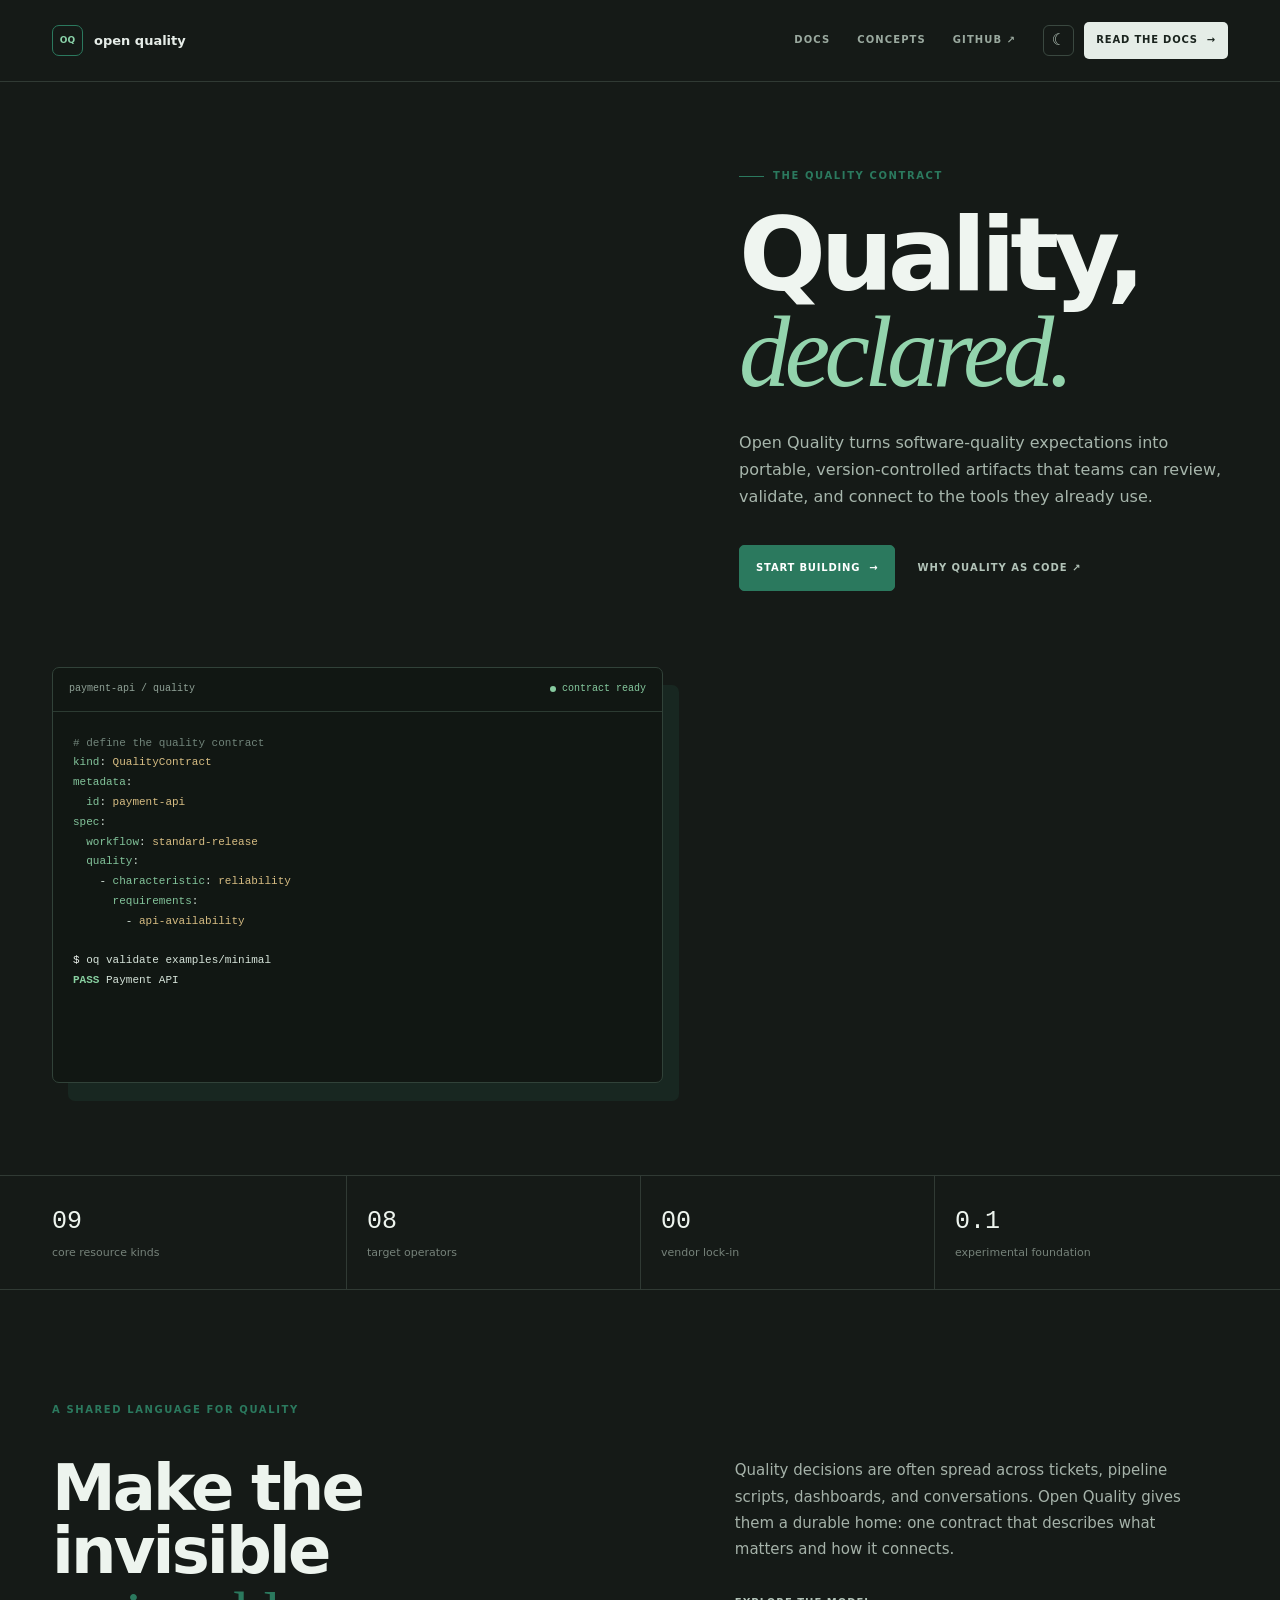
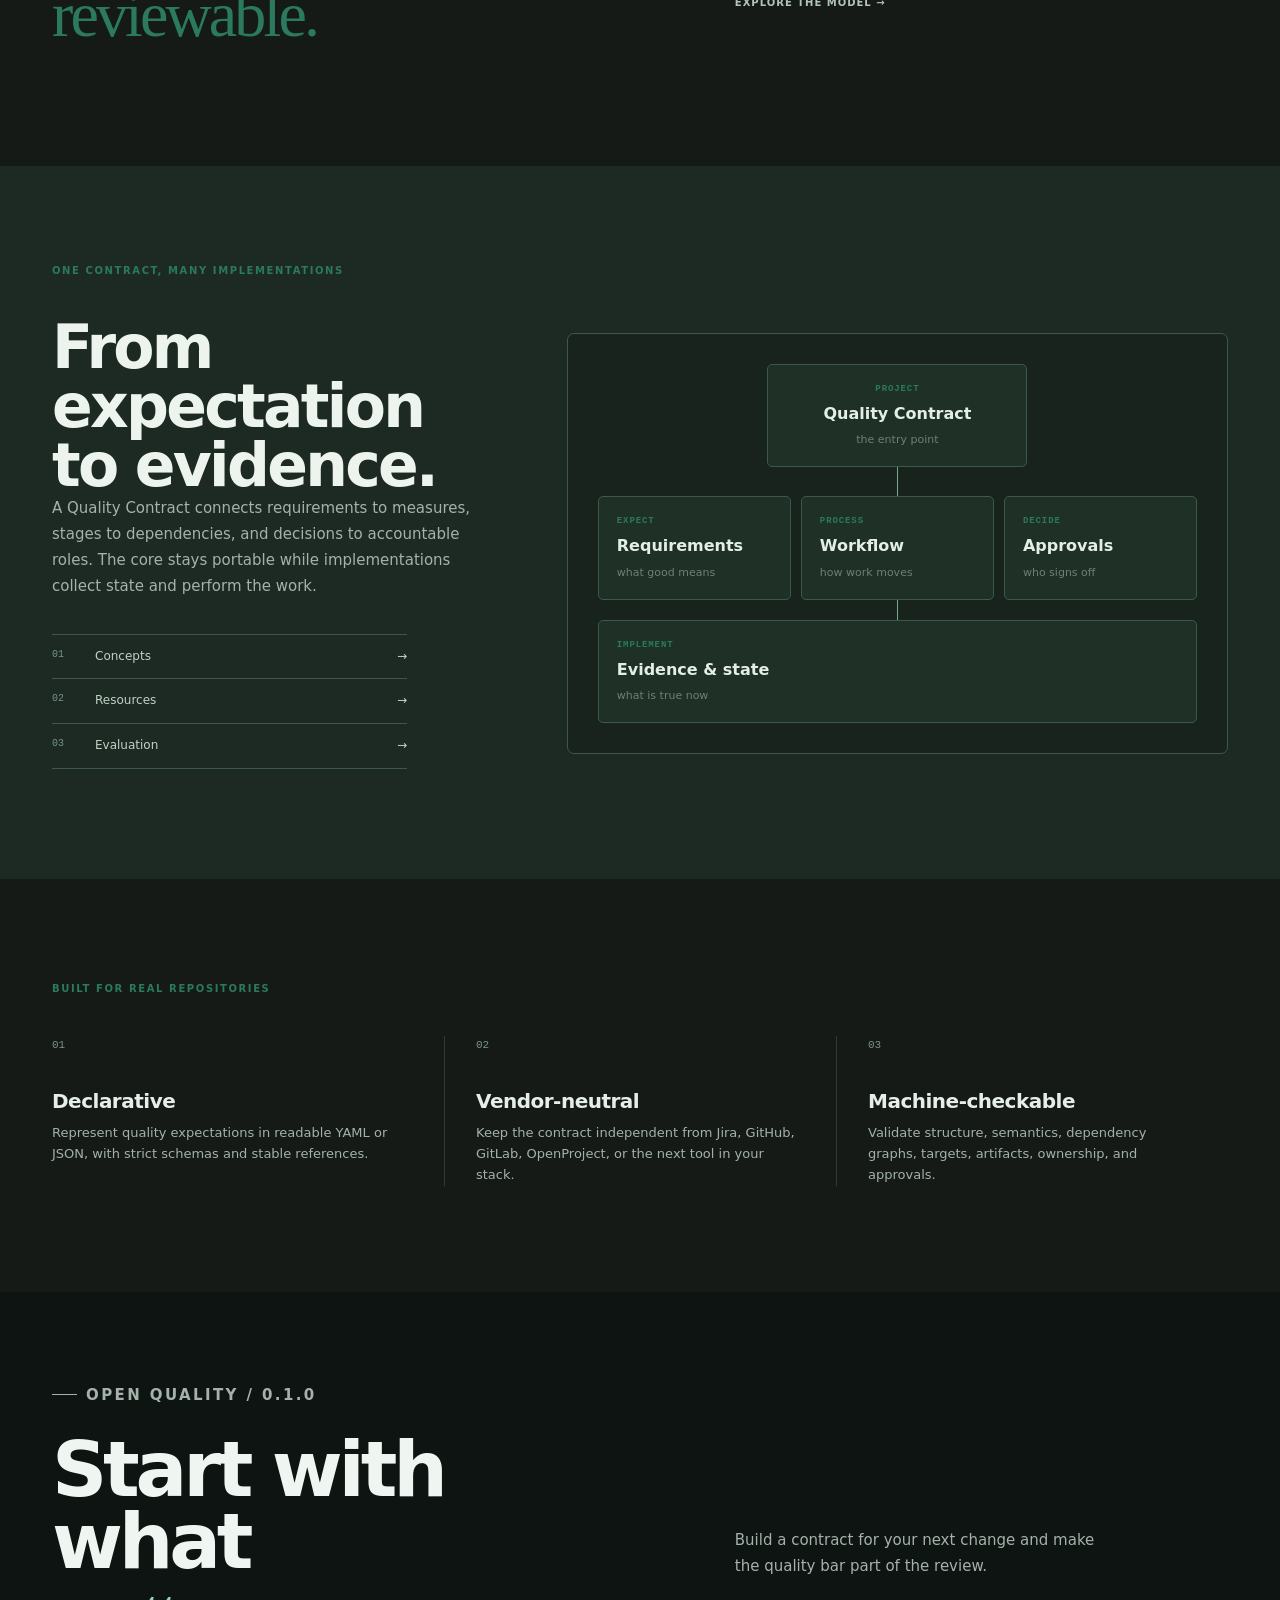
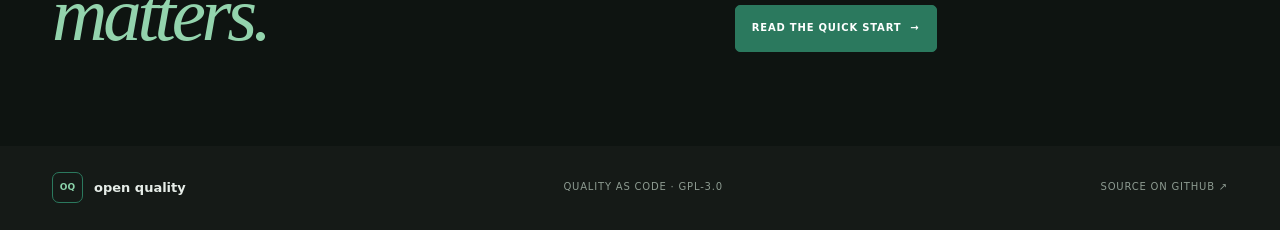
==== web/index.html @ ff4b8f3f "feat: update webpage" ====
<!doctype html>
<html lang="en">
  <head>
    <meta charset="utf-8" />
    <meta name="viewport" content="width=device-width, initial-scale=1" />
    <meta
      name="description"
      content="Open Quality is a vendor-neutral specification for Quality as Code."
    />
    <meta name="theme-color" content="#f7f8f5" />
    <link rel="icon" href="data:," />
    <link rel="canonical" href="https://duanribeiro.github.io/open-quality/" />
    <title>Open Quality documentation</title>
    <link rel="stylesheet" href="./styles.css" />
  </head>
  <body>
    <div class="site-shell">
      <aside class="sidebar" id="sidebar">
        <a class="brand" href="#/" aria-label="Open Quality home">
          <span class="brand-mark" aria-hidden="true">OQ</span>
          <span>
            <strong>Open Quality</strong>
            <small>Documentation</small>
          </span>
        </a>

        <div class="version-pill">
          <span class="status-dot"></span>
          <span>0.1.0 experimental</span>
        </div>

        <nav class="side-nav" aria-label="Documentation">
          <div class="nav-group">
            <p class="nav-label">Overview</p>
            <a href="#/docs" data-route="/docs">Introduction</a>
            <a href="#/concepts" data-route="/concepts">Concepts</a>
          </div>
          <div class="nav-group">
            <p class="nav-label">Get started</p>
            <a href="#/quick-start" data-route="/quick-start">Quick start</a>
            <a href="#/cli" data-route="/cli">CLI reference</a>
          </div>
          <div class="nav-group">
            <p class="nav-label">Model</p>
            <a href="#/resources" data-route="/resources">Resources</a>
            <a href="#/syntax" data-route="/syntax">Syntax</a>
            <a href="#/workflows" data-route="/workflows">Workflows</a>
            <a href="#/metrics" data-route="/metrics">Quality measures</a>
            <a href="#/evaluation" data-route="/evaluation">Evaluation</a>
          </div>
          <div class="nav-group">
            <p class="nav-label">Reference</p>
            <a href="#/artifacts" data-route="/artifacts">Artifacts</a>
            <a href="#/approvals" data-route="/approvals">Roles & approvals</a>
            <a href="#/providers" data-route="/providers">Providers</a>
            <a href="#/versioning" data-route="/versioning">Versioning</a>
          </div>
        </nav>

        <div class="sidebar-footer">
          <a href="https://github.com/duanribeiro/open-quality" target="_blank" rel="noreferrer">
            <span class="footer-icon" aria-hidden="true">↗</span>
            GitHub repository
          </a>
          <span>GPL-3.0 · 2026</span>
        </div>
      </aside>

      <div class="main-shell">
        <header class="topbar">
          <button class="icon-button menu-button" id="menu-button" type="button" aria-label="Open navigation">
            <span aria-hidden="true">☰</span>
          </button>
          <div class="breadcrumbs" id="breadcrumbs">
            <span>Open Quality</span>
            <span class="breadcrumb-separator">/</span>
            <strong>Introduction</strong>
          </div>
          <div class="topbar-actions">
            <button class="search-trigger" id="search-trigger" type="button">
              <span class="search-symbol" aria-hidden="true">⌕</span>
              <span>Search docs</span>
              <kbd>⌘ K</kbd>
            </button>
            <button class="icon-button" id="theme-button" type="button" aria-label="Toggle color theme">
              <span aria-hidden="true">☼</span>
            </button>
            <a class="github-link" href="https://github.com/duanribeiro/open-quality" target="_blank" rel="noreferrer">
              GitHub <span aria-hidden="true">↗</span>
            </a>
          </div>
        </header>

        <main id="app" tabindex="-1"></main>
      </div>
    </div>

    <div class="search-overlay" id="search-overlay" hidden>
      <div class="search-dialog" role="dialog" aria-modal="true" aria-labelledby="search-title">
        <div class="search-dialog-header">
          <strong id="search-title">Search documentation</strong>
          <button class="icon-button" id="search-close" type="button" aria-label="Close search">×</button>
        </div>
        <label class="search-input-wrap">
          <span class="search-symbol" aria-hidden="true">⌕</span>
          <input id="search-input" type="search" placeholder="Search concepts, resources, commands..." autocomplete="off" />
        </label>
        <div class="search-results" id="search-results"></div>
        <div class="search-dialog-footer">
          <span>Use the search to jump between pages.</span>
          <kbd>ESC</kbd>
        </div>
      </div>
    </div>

    <script src="./app.js"></script>
  </body>
</html>
---- web/styles.css ----
:root {
  --bg: #f7f8f5;
  --surface: #ffffff;
  --surface-muted: #eff2ed;
  --surface-dark: #17201d;
  --text: #18211e;
  --text-muted: #68736d;
  --text-soft: #8b958f;
  --line: #dfe5df;
  --line-strong: #cdd7cf;
  --accent: #2b795e;
  --accent-dark: #1e5d46;
  --accent-soft: #e1f0e8;
  --amber: #ba7625;
  --shadow: 0 20px 45px rgba(24, 33, 30, 0.08);
  --content-width: 1120px;
  --sidebar-width: 256px;
  color-scheme: light;
}

[data-theme="dark"] {
  --bg: #111714;
  --surface: #18201c;
  --surface-muted: #202a25;
  --surface-dark: #0b100e;
  --text: #e7eee9;
  --text-muted: #a9b6ae;
  --text-soft: #829087;
  --line: #2a3831;
  --line-strong: #3a4a40;
  --accent: #76c99d;
  --accent-dark: #9be0b9;
  --accent-soft: #203c2f;
  --amber: #e1a052;
  --shadow: 0 20px 45px rgba(0, 0, 0, 0.24);
  color-scheme: dark;
}

* {
  box-sizing: border-box;
}

html {
  scroll-behavior: smooth;
}

body {
  margin: 0;
  background: var(--bg);
  color: var(--text);
  font-family: Inter, ui-sans-serif, system-ui, -apple-system, BlinkMacSystemFont, "Segoe UI", sans-serif;
  line-height: 1.65;
  -webkit-font-smoothing: antialiased;
}

a {
  color: inherit;
  text-decoration: none;
}

button,
input {
  font: inherit;
}

button {
  color: inherit;
}

.site-shell {
  display: flex;
  min-height: 100vh;
}

.sidebar {
  position: fixed;
  z-index: 20;
  display: flex;
  flex-direction: column;
  width: var(--sidebar-width);
  height: 100vh;
  padding: 28px 18px 20px;
  border-right: 1px solid var(--line);
  background: var(--surface);
}

.brand {
  display: inline-flex;
  align-items: center;
  gap: 12px;
  padding: 2px 10px 20px;
}

.brand-mark {
  display: grid;
  width: 38px;
  height: 38px;
  place-items: center;
  border: 1px solid var(--accent);
  border-radius: 9px;
  color: var(--accent-dark);
  font-size: 11px;
  font-weight: 800;
  letter-spacing: 0;
}

.brand strong,
.brand small {
  display: block;
}

.brand strong {
  font-size: 14px;
  letter-spacing: 0;
}

.brand small {
  margin-top: 1px;
  color: var(--text-soft);
  font-size: 11px;
}

.version-pill {
  display: flex;
  align-items: center;
  gap: 8px;
  margin: 0 10px 25px;
  padding: 8px 10px;
  border: 1px solid var(--line);
  border-radius: 7px;
  color: var(--text-muted);
  font-size: 11px;
}

.status-dot {
  width: 7px;
  height: 7px;
  border-radius: 50%;
  background: var(--amber);
}

.side-nav {
  overflow-y: auto;
  padding: 0 4px;
}

.nav-group {
  margin-bottom: 23px;
}

.nav-label {
  margin: 0 10px 7px;
  color: var(--text-soft);
  font-size: 10px;
  font-weight: 750;
  letter-spacing: 0.12em;
  text-transform: uppercase;
}

.side-nav a {
  display: block;
  margin: 2px 0;
  padding: 7px 10px;
  border-radius: 6px;
  color: var(--text-muted);
  font-size: 13px;
  transition: background 150ms ease, color 150ms ease;
}

.side-nav a:hover,
.side-nav a.active {
  background: var(--accent-soft);
  color: var(--accent-dark);
}

.sidebar-footer {
  display: grid;
  gap: 12px;
  margin-top: auto;
  padding: 18px 10px 0;
  border-top: 1px solid var(--line);
  color: var(--text-soft);
  font-size: 11px;
}

.sidebar-footer a {
  display: inline-flex;
  align-items: center;
  gap: 7px;
  color: var(--text-muted);
}

.sidebar-footer a:hover {
  color: var(--accent-dark);
}

.footer-icon {
  color: var(--accent);
  font-size: 15px;
}

.main-shell {
  width: calc(100% - var(--sidebar-width));
  margin-left: var(--sidebar-width);
}

.topbar {
  position: sticky;
  top: 0;
  z-index: 10;
  display: flex;
  align-items: center;
  justify-content: space-between;
  min-height: 72px;
  padding: 0 42px;
  border-bottom: 1px solid var(--line);
  background: color-mix(in srgb, var(--bg) 92%, transparent);
  backdrop-filter: blur(12px);
}

.breadcrumbs {
  display: flex;
  align-items: center;
  gap: 10px;
  color: var(--text-soft);
  font-size: 12px;
}

.breadcrumbs strong {
  color: var(--text-muted);
  font-weight: 600;
}

.breadcrumb-separator {
  color: var(--line-strong);
}

.topbar-actions {
  display: flex;
  align-items: center;
  gap: 10px;
}

.search-trigger,
.icon-button,
.github-link {
  border: 1px solid var(--line);
  background: var(--surface);
  transition: border-color 150ms ease, color 150ms ease, background 150ms ease;
}

.search-trigger:hover,
.icon-button:hover,
.github-link:hover {
  border-color: var(--line-strong);
  color: var(--accent-dark);
}

.search-trigger {
  display: inline-flex;
  align-items: center;
  gap: 9px;
  min-width: 190px;
  padding: 7px 8px 7px 11px;
  border-radius: 7px;
  color: var(--text-soft);
  font-size: 12px;
  text-align: left;
}

.search-symbol {
  color: var(--text-muted);
  font-size: 19px;
  line-height: 1;
}

kbd {
  margin-left: auto;
  padding: 2px 5px;
  border: 1px solid var(--line);
  border-radius: 4px;
  color: var(--text-soft);
  font-family: inherit;
  font-size: 10px;
  line-height: 1.3;
}

.icon-button {
  display: inline-grid;
  width: 34px;
  height: 34px;
  padding: 0;
  place-items: center;
  border-radius: 7px;
  cursor: pointer;
  font-size: 17px;
}

.menu-button {
  display: none;
}

.github-link {
  display: inline-flex;
  align-items: center;
  gap: 5px;
  padding: 7px 10px;
  border-radius: 7px;
  color: var(--text-muted);
  font-size: 12px;
}

#app {
  max-width: var(--content-width);
  margin: 0 auto;
  padding: 76px 56px 110px;
  outline: none;
}

.hero {
  max-width: 810px;
  padding-bottom: 70px;
}

.eyebrow {
  display: inline-flex;
  align-items: center;
  gap: 8px;
  margin: 0 0 19px;
  color: var(--accent-dark);
  font-size: 11px;
  font-weight: 750;
  letter-spacing: 0.14em;
  text-transform: uppercase;
}

.eyebrow::before {
  width: 22px;
  height: 1px;
  background: var(--accent);
  content: "";
}

h1,
h2,
h3 {
  margin: 0;
  letter-spacing: -0.025em;
  line-height: 1.15;
}

h1 {
  max-width: 740px;
  font-size: clamp(42px, 6vw, 76px);
  font-weight: 720;
}

h2 {
  margin-top: 66px;
  font-size: 28px;
}

h3 {
  font-size: 17px;
}

.hero p {
  max-width: 690px;
  margin: 24px 0 0;
  color: var(--text-muted);
  font-size: 18px;
  line-height: 1.7;
}

.hero-actions {
  display: flex;
  flex-wrap: wrap;
  gap: 10px;
  margin-top: 30px;
}

.button {
  display: inline-flex;
  align-items: center;
  gap: 8px;
  padding: 10px 14px;
  border: 1px solid var(--line-strong);
  border-radius: 7px;
  font-size: 13px;
  font-weight: 650;
}

.button.primary {
  border-color: var(--accent);
  background: var(--accent);
  color: #fff;
}

.button.primary:hover {
  border-color: var(--accent-dark);
  background: var(--accent-dark);
}

.button.secondary:hover {
  border-color: var(--accent);
  color: var(--accent-dark);
}

.section-intro {
  max-width: 700px;
  margin: 16px 0 26px;
  color: var(--text-muted);
}

.feature-grid {
  display: grid;
  grid-template-columns: repeat(3, 1fr);
  gap: 12px;
}

.feature-card {
  min-height: 188px;
  padding: 20px;
  border: 1px solid var(--line);
  border-radius: 8px;
  background: var(--surface);
}

.feature-card:hover {
  border-color: var(--line-strong);
  box-shadow: var(--shadow);
}

.feature-icon {
  display: grid;
  width: 30px;
  height: 30px;
  margin-bottom: 28px;
  place-items: center;
  border-radius: 6px;
  background: var(--accent-soft);
  color: var(--accent-dark);
  font-size: 14px;
  font-weight: 800;
}

.feature-card p {
  margin: 8px 0 0;
  color: var(--text-muted);
  font-size: 13px;
  line-height: 1.55;
}

.split-section {
  display: grid;
  grid-template-columns: 0.9fr 1.1fr;
  gap: 34px;
  align-items: start;
  margin-top: 70px;
}

.split-section h2 {
  margin-top: 0;
}

.code-panel {
  overflow: hidden;
  border: 1px solid #2e473a;
  border-radius: 8px;
  background: var(--surface-dark);
  box-shadow: var(--shadow);
}

.code-panel-header {
  display: flex;
  align-items: center;
  justify-content: space-between;
  padding: 11px 15px;
  border-bottom: 1px solid #2e473a;
  color: #9aafa2;
  font-size: 11px;
}

.code-dots {
  display: flex;
  gap: 5px;
}

.code-dots span {
  width: 6px;
  height: 6px;
  border-radius: 50%;
  background: #789182;
}

pre {
  overflow-x: auto;
  margin: 0;
  padding: 21px;
  color: #d6e8dc;
  font-family: "SFMono-Regular", Consolas, "Liberation Mono", monospace;
  font-size: 12px;
  line-height: 1.75;
}

pre::selection,
pre ::selection {
  background: rgba(155, 224, 185, 0.35);
  color: #0b100e;
}

.token-key {
  color: #87c6a1;
}

.token-string {
  color: #dbbd83;
}

.token-muted {
  color: #86a091;
}

.page {
  max-width: 800px;
}

.page-header {
  margin-bottom: 43px;
}

.page-header h1 {
  font-size: clamp(38px, 5vw, 58px);
}

.page-header p {
  max-width: 700px;
  margin: 18px 0 0;
  color: var(--text-muted);
  font-size: 17px;
}

.prose {
  color: var(--text-muted);
  font-size: 15px;
}

.prose h2 {
  color: var(--text);
}

.prose h3 {
  margin-top: 37px;
  color: var(--text);
}

.prose p {
  margin: 15px 0;
}

.prose ul,
.prose ol {
  padding-left: 22px;
}

.prose li {
  margin: 7px 0;
}

.prose strong {
  color: var(--text);
}

.prose code,
.inline-code {
  padding: 2px 5px;
  border: 1px solid var(--line);
  border-radius: 4px;
  background: var(--surface-muted);
  color: var(--accent-dark);
  font-family: "SFMono-Regular", Consolas, monospace;
  font-size: 0.88em;
}

.prose pre {
  margin: 22px 0;
  border-radius: 7px;
  background: var(--surface-dark);
}

.prose pre code {
  display: block;
  padding: 0;
  border: 0;
  border-radius: 0;
  background: transparent;
  color: inherit;
  font-family: inherit;
  font-size: inherit;
}

.callout {
  margin: 24px 0;
  padding: 15px 17px;
  border-left: 3px solid var(--accent);
  background: var(--accent-soft);
  color: var(--text-muted);
  font-size: 14px;
}

.callout strong {
  color: var(--accent-dark);
}

.resource-table {
  width: 100%;
  margin: 24px 0;
  border-collapse: collapse;
  font-size: 13px;
}

.resource-table th,
.resource-table td {
  padding: 12px 13px;
  border-bottom: 1px solid var(--line);
  text-align: left;
  vertical-align: top;
}

.resource-table th {
  color: var(--text);
  font-size: 11px;
  letter-spacing: 0.08em;
  text-transform: uppercase;
}

.resource-table td:first-child {
  width: 31%;
  color: var(--accent-dark);
  font-family: "SFMono-Regular", Consolas, monospace;
  font-size: 12px;
}

.link-list {
  display: grid;
  grid-template-columns: repeat(2, 1fr);
  gap: 9px;
  margin-top: 25px;
}

.link-list a {
  display: flex;
  justify-content: space-between;
  padding: 13px 14px;
  border: 1px solid var(--line);
  border-radius: 7px;
  background: var(--surface);
  color: var(--text-muted);
  font-size: 13px;
}

.link-list a:hover {
  border-color: var(--accent);
  color: var(--accent-dark);
}

.search-overlay {
  position: fixed;
  z-index: 50;
  inset: 0;
  display: grid;
  place-items: start center;
  padding-top: 15vh;
  background: rgba(14, 21, 17, 0.38);
}

.search-overlay[hidden] {
  display: none;
}

.search-dialog {
  width: min(620px, calc(100vw - 32px));
  overflow: hidden;
  border: 1px solid var(--line-strong);
  border-radius: 9px;
  background: var(--surface);
  box-shadow: 0 30px 80px rgba(0, 0, 0, 0.2);
}

.search-dialog-header,
.search-dialog-footer {
  display: flex;
  align-items: center;
  justify-content: space-between;
  padding: 13px 15px;
  color: var(--text-muted);
  font-size: 12px;
}

.search-dialog-header {
  border-bottom: 1px solid var(--line);
}

.search-input-wrap {
  display: flex;
  align-items: center;
  gap: 9px;
  padding: 13px 16px;
  border-bottom: 1px solid var(--line);
}

.search-input-wrap input {
  width: 100%;
  border: 0;
  outline: 0;
  background: transparent;
  color: var(--text);
  font-size: 15px;
}

.search-results {
  max-height: 340px;
  overflow-y: auto;
  padding: 8px;
}

.search-result {
  display: block;
  padding: 11px 12px;
  border-radius: 6px;
}

.search-result:hover {
  background: var(--surface-muted);
}

.search-result strong,
.search-result span {
  display: block;
}

.search-result strong {
  color: var(--text);
  font-size: 13px;
}

.search-result span {
  margin-top: 2px;
  color: var(--text-soft);
  font-size: 11px;
}

.empty-search {
  padding: 24px 12px;
  color: var(--text-soft);
  font-size: 13px;
  text-align: center;
}

body.is-landing {
  background: #eef1ec;
  color: #19221e;
}

body.is-landing[data-theme="dark"] {
  background: #151a17;
  color: #e6ede8;
}

.is-landing .sidebar,
.is-landing .topbar {
  display: none;
}

.is-landing .main-shell {
  width: 100%;
  margin-left: 0;
}

.is-landing #app {
  max-width: none;
  padding: 0;
}

.landing-page {
  overflow: hidden;
  background: #eef1ec;
}

[data-theme="dark"] .landing-page {
  background: #151a17;
}

.landing-nav,
.landing-hero,
.landing-stats,
.landing-intro,
.landing-contract,
.landing-features,
.landing-cta,
.landing-footer {
  max-width: 1320px;
  margin: 0 auto;
  padding-right: 52px;
  padding-left: 52px;
}

.landing-nav {
  display: flex;
  align-items: center;
  min-height: 82px;
  border-bottom: 1px solid #d8ded8;
}

[data-theme="dark"] .landing-nav {
  border-color: #303a34;
}

.landing-brand {
  display: inline-flex;
  align-items: center;
  gap: 11px;
  color: #1c2a23;
  font-size: 13px;
  font-weight: 750;
  letter-spacing: 0;
}

[data-theme="dark"] .landing-brand {
  color: #e6ede8;
}

.landing-brand-mark {
  display: grid;
  width: 31px;
  height: 31px;
  place-items: center;
  border: 1px solid #2b795e;
  border-radius: 7px;
  color: #2b795e;
  font-size: 9px;
  font-weight: 900;
}

[data-theme="dark"] .landing-brand-mark {
  color: #8bd3aa;
}

.landing-nav-links {
  display: flex;
  align-items: center;
  gap: 27px;
  margin-left: auto;
  color: #69766e;
  font-size: 10px;
  font-weight: 750;
  letter-spacing: 0.11em;
}

.landing-nav-links a:hover,
.landing-text-link:hover,
.landing-footer a:hover {
  color: #2b795e;
}

[data-theme="dark"] .landing-nav-links {
  color: #9aa99f;
}

.landing-nav-actions {
  display: flex;
  align-items: center;
  gap: 10px;
  margin-left: 27px;
}

.landing-mode,
.landing-menu {
  display: inline-grid;
  width: 31px;
  height: 31px;
  padding: 0;
  place-items: center;
  border: 1px solid #d3dbd4;
  border-radius: 6px;
  background: transparent;
  color: #526158;
  cursor: pointer;
}

[data-theme="dark"] .landing-mode,
[data-theme="dark"] .landing-menu {
  border-color: #3a4840;
  color: #b2c3b8;
}

.landing-menu {
  display: none;
}

.landing-nav-cta,
.landing-button {
  display: inline-flex;
  align-items: center;
  gap: 9px;
  border-radius: 5px;
  font-size: 10px;
  font-weight: 800;
  letter-spacing: 0.08em;
}

.landing-nav-cta {
  padding: 10px 12px;
  background: #1d2822;
  color: #f5f7f4;
}

.landing-nav-cta:hover {
  background: #2b795e;
}

[data-theme="dark"] .landing-nav-cta {
  background: #e5ede7;
  color: #1a241e;
}

.landing-hero {
  display: grid;
  grid-template-columns: minmax(0, 1fr) minmax(370px, 0.8fr);
  gap: 76px;
  align-items: center;
  min-height: 660px;
  padding-top: 86px;
  padding-bottom: 92px;
}

.landing-eyebrow,
.landing-section-kicker {
  display: flex;
  align-items: center;
  gap: 9px;
  margin: 0 0 22px;
  color: #2b795e;
  font-size: 10px;
  font-weight: 800;
  letter-spacing: 0.16em;
  text-transform: uppercase;
}

.landing-eyebrow span {
  display: inline-block;
  width: 25px;
  height: 1px;
  background: currentColor;
}

.landing-hero h1,
.landing-cta h2 {
  max-width: 670px;
  margin: 0;
  color: #1c2821;
  font-size: clamp(52px, 8vw, 108px);
  font-weight: 760;
  letter-spacing: -0.055em;
  line-height: 0.94;
}

[data-theme="dark"] .landing-hero h1,
[data-theme="dark"] .landing-cta h2 {
  color: #eff5f0;
}

.landing-hero h1 em,
.landing-cta h2 em {
  color: #2b795e;
  font-family: Georgia, "Times New Roman", serif;
  font-weight: 400;
}

[data-theme="dark"] .landing-hero h1 em,
[data-theme="dark"] .landing-cta h2 em {
  color: #93d4ad;
}

.landing-lede {
  max-width: 570px;
  margin: 29px 0 0;
  color: #65736a;
  font-size: 16px;
  line-height: 1.7;
}

[data-theme="dark"] .landing-lede {
  color: #a7b6ac;
}

.landing-hero-actions {
  display: flex;
  flex-wrap: wrap;
  align-items: center;
  gap: 22px;
  margin-top: 34px;
}

.landing-button {
  padding: 14px 16px;
}

.landing-button-primary {
  border: 1px solid #2b795e;
  background: #2b795e;
  color: #fff;
}

.landing-button-primary:hover {
  border-color: #1e5d46;
  background: #1e5d46;
}

.landing-text-link {
  color: #526158;
  font-size: 10px;
  font-weight: 800;
  letter-spacing: 0.1em;
}

[data-theme="dark"] .landing-text-link {
  color: #b2c3b8;
}

.landing-hero-terminal {
  position: relative;
  overflow: hidden;
  border: 1px solid #314239;
  border-radius: 7px;
  background: #111713;
  box-shadow: 16px 18px 0 rgba(43, 121, 94, 0.14);
}

.landing-terminal-top {
  display: flex;
  align-items: center;
  justify-content: space-between;
  padding: 13px 16px;
  border-bottom: 1px solid #2c3b32;
  color: #91a398;
  font-family: "SFMono-Regular", Consolas, monospace;
  font-size: 10px;
}

.landing-terminal-status {
  display: inline-flex;
  align-items: center;
  gap: 6px;
  color: #86ca9f;
}

.landing-terminal-status i {
  width: 6px;
  height: 6px;
  border-radius: 50%;
  background: #86ca9f;
}

.landing-hero-terminal pre {
  min-height: 370px;
  padding: 22px 20px 25px;
  color: #d6e4da;
  font-size: 11px;
  line-height: 1.8;
}

.terminal-comment {
  color: #71847a;
}

.terminal-key {
  color: #83c49b;
}

.terminal-value {
  color: #d7bd83;
}

.terminal-prompt {
  color: #eef4ef;
}

.terminal-success {
  color: #88d0a0;
  font-weight: 800;
}

.landing-stats {
  display: grid;
  grid-template-columns: repeat(4, 1fr);
  border-top: 1px solid #d3dbd4;
  border-bottom: 1px solid #d3dbd4;
}

[data-theme="dark"] .landing-stats {
  border-color: #303a34;
}

.landing-stats div {
  display: grid;
  gap: 2px;
  padding: 25px 20px 27px 0;
}

.landing-stats div + div {
  padding-left: 20px;
  border-left: 1px solid #d3dbd4;
}

[data-theme="dark"] .landing-stats div + div {
  border-color: #303a34;
}

.landing-stats strong {
  color: #1c2821;
  font-family: "SFMono-Regular", Consolas, monospace;
  font-size: 25px;
  font-weight: 500;
  letter-spacing: 0;
}

[data-theme="dark"] .landing-stats strong {
  color: #edf4ee;
}

.landing-stats span {
  color: #76827a;
  font-size: 11px;
}

.landing-intro {
  padding-top: 112px;
  padding-bottom: 119px;
}

.landing-section-kicker {
  margin-bottom: 39px;
}

.landing-intro-grid {
  display: grid;
  grid-template-columns: 1.1fr 0.9fr;
  gap: 80px;
}

.landing-intro h2,
.landing-contract h2 {
  margin: 0;
  color: #1c2821;
  font-size: clamp(35px, 5vw, 66px);
  font-weight: 720;
  letter-spacing: -0.045em;
  line-height: 0.98;
}

[data-theme="dark"] .landing-intro h2,
[data-theme="dark"] .landing-contract h2 {
  color: #edf4ee;
}

.landing-intro h2 span {
  color: #2b795e;
  font-family: Georgia, "Times New Roman", serif;
  font-weight: 400;
}

.landing-intro-grid p,
.landing-contract-copy p,
.landing-cta p {
  max-width: 460px;
  margin: 0 0 26px;
  color: #68756c;
  font-size: 15px;
  line-height: 1.75;
}

[data-theme="dark"] .landing-intro-grid p,
[data-theme="dark"] .landing-contract-copy p,
[data-theme="dark"] .landing-cta p {
  color: #a5b2a9;
}

.landing-contract {
  padding-top: 97px;
  padding-bottom: 110px;
  background: #dce7df;
}

[data-theme="dark"] .landing-contract {
  background: #1d2a23;
}

.landing-contract-grid {
  display: grid;
  grid-template-columns: 0.8fr 1.2fr;
  gap: 74px;
  align-items: center;
}

.landing-contract-copy h2 {
  font-size: clamp(36px, 5vw, 60px);
}

.landing-mini-links {
  display: grid;
  max-width: 355px;
  margin-top: 34px;
  border-top: 1px solid rgba(42, 86, 67, 0.22);
}

[data-theme="dark"] .landing-mini-links {
  border-color: #3c5948;
}

.landing-mini-links a {
  display: grid;
  grid-template-columns: 35px 1fr auto;
  gap: 8px;
  padding: 12px 0;
  border-bottom: 1px solid rgba(42, 86, 67, 0.22);
  color: #315343;
  font-size: 12px;
}

[data-theme="dark"] .landing-mini-links a {
  border-color: #3c5948;
  color: #bfd2c4;
}

.landing-mini-links a:hover {
  color: #1e5d46;
}

.landing-mini-links span {
  color: #739481;
  font-family: "SFMono-Regular", Consolas, monospace;
  font-size: 10px;
}

.landing-mini-links b {
  font-weight: 400;
}

.landing-flow {
  padding: 30px;
  border: 1px solid rgba(38, 84, 64, 0.25);
  border-radius: 7px;
  background: rgba(255, 255, 255, 0.38);
}

[data-theme="dark"] .landing-flow {
  border-color: #3c5948;
  background: #17231c;
}

.flow-node {
  display: grid;
  gap: 4px;
  padding: 17px 18px;
  border: 1px solid rgba(42, 86, 67, 0.28);
  border-radius: 5px;
  background: rgba(255, 255, 255, 0.56);
}

[data-theme="dark"] .flow-node {
  border-color: #3c5948;
  background: #1f3027;
}

.flow-node span {
  color: #2b795e;
  font-family: "SFMono-Regular", Consolas, monospace;
  font-size: 9px;
  font-weight: 800;
  letter-spacing: 0.1em;
}

.flow-node strong {
  color: #1c3025;
  font-size: 16px;
}

[data-theme="dark"] .flow-node strong {
  color: #e3eee6;
}

.flow-node small {
  color: #6c8173;
  font-size: 11px;
}

.flow-node-main {
  max-width: 260px;
  margin: 0 auto;
  text-align: center;
}

.flow-connector {
  width: 1px;
  height: 29px;
  margin: 0 auto;
  background: #74a68a;
}

.flow-connector-short {
  height: 20px;
}

.flow-row {
  display: grid;
  grid-template-columns: repeat(3, 1fr);
  gap: 10px;
}

.landing-features {
  padding-top: 102px;
  padding-bottom: 106px;
}

.landing-feature-grid {
  display: grid;
  grid-template-columns: repeat(3, 1fr);
  gap: 0;
}

.landing-feature-grid article {
  padding: 0 31px 0 0;
}

.landing-feature-grid article + article {
  padding-left: 31px;
  border-left: 1px solid #d3dbd4;
}

[data-theme="dark"] .landing-feature-grid article + article {
  border-color: #303a34;
}

.feature-number {
  display: block;
  margin-bottom: 35px;
  color: #7b9483;
  font-family: "SFMono-Regular", Consolas, monospace;
  font-size: 11px;
}

.landing-feature-grid h3 {
  color: #1c2821;
  font-size: 20px;
}

[data-theme="dark"] .landing-feature-grid h3 {
  color: #e6eee8;
}

.landing-feature-grid p {
  margin: 9px 0 0;
  color: #6c796f;
  font-size: 13px;
  line-height: 1.65;
}

[data-theme="dark"] .landing-feature-grid p {
  color: #a3b2a8;
}

.landing-cta {
  display: grid;
  grid-template-columns: 1.1fr 0.9fr;
  gap: 80px;
  align-items: end;
  padding-top: 90px;
  padding-bottom: 94px;
  background: #1a251f;
}

[data-theme="dark"] .landing-cta {
  background: #0e1411;
}

.landing-cta .landing-eyebrow {
  color: #83c49b;
}

.landing-cta h2 {
  color: #edf5ee;
  font-size: clamp(42px, 6vw, 79px);
}

.landing-cta p {
  max-width: 380px;
  color: #a7b7ac;
}

.landing-footer {
  display: flex;
  align-items: center;
  justify-content: space-between;
  min-height: 84px;
  background: #eef1ec;
  color: #758078;
  font-size: 10px;
  letter-spacing: 0.08em;
  text-transform: uppercase;
}

[data-theme="dark"] .landing-footer {
  background: #151a17;
  color: #8d9b91;
}

.landing-footer .landing-brand {
  color: #1c2821;
  letter-spacing: 0;
  text-transform: none;
}

[data-theme="dark"] .landing-footer .landing-brand {
  color: #e6ede8;
}

@media (max-width: 940px) {
  :root {
    --sidebar-width: 226px;
  }

  .topbar {
    padding: 0 28px;
  }

  #app {
    padding-right: 38px;
    padding-left: 38px;
  }

  .feature-grid {
    grid-template-columns: 1fr;
  }

  .landing-hero {
    gap: 45px;
  }

  .landing-intro-grid,
  .landing-contract-grid,
  .landing-cta {
    gap: 42px;
  }
}

@media (max-width: 720px) {
  .sidebar {
    transform: translateX(-100%);
    transition: transform 180ms ease;
    box-shadow: var(--shadow);
  }

  .sidebar.open {
    transform: translateX(0);
  }

  .main-shell {
    width: 100%;
    margin-left: 0;
  }

  .topbar {
    min-height: 64px;
    padding: 0 17px;
  }

  .menu-button {
    display: inline-grid;
  }

  .breadcrumbs {
    margin-right: auto;
    margin-left: 12px;
  }

  .topbar-actions {
    gap: 7px;
  }

  .search-trigger {
    min-width: auto;
    padding: 7px;
  }

  .search-trigger span:not(.search-symbol),
  .search-trigger kbd,
  .github-link {
    display: none;
  }

  #app {
    padding: 52px 20px 80px;
  }

  h1 {
    font-size: 43px;
  }

  .hero {
    padding-bottom: 47px;
  }

  .hero p {
    font-size: 16px;
  }

  .split-section {
    grid-template-columns: 1fr;
    gap: 26px;
    margin-top: 51px;
  }

  h2 {
    margin-top: 47px;
    font-size: 25px;
  }

  .link-list {
    grid-template-columns: 1fr;
  }

  .resource-table {
    display: block;
    overflow-x: auto;
  }

  .landing-nav,
  .landing-hero,
  .landing-stats,
  .landing-intro,
  .landing-contract,
  .landing-features,
  .landing-cta,
  .landing-footer {
    padding-right: 20px;
    padding-left: 20px;
  }

  .landing-nav {
    min-height: 68px;
  }

  .landing-nav-links {
    position: absolute;
    top: 68px;
    right: 20px;
    left: 20px;
    z-index: 5;
    display: none;
    gap: 0;
    padding: 7px;
    border: 1px solid #d3dbd4;
    background: #eef1ec;
    box-shadow: var(--shadow);
  }

  [data-theme="dark"] .landing-nav-links {
    border-color: #3a4840;
    background: #18231d;
  }

  .landing-nav-links.open {
    display: grid;
  }

  .landing-nav-links a {
    padding: 13px;
  }

  .landing-menu {
    display: inline-grid;
  }

  .landing-nav-cta {
    display: none;
  }

  .landing-hero {
    display: block;
    min-height: auto;
    padding-top: 70px;
    padding-bottom: 68px;
  }

  .landing-hero h1 {
    font-size: 57px;
  }

  .landing-hero-terminal {
    max-width: none;
    margin-top: 53px;
  }

  .landing-stats {
    grid-template-columns: repeat(2, 1fr);
  }

  .landing-stats div {
    padding: 19px 10px 20px 0;
  }

  .landing-stats div + div {
    padding-left: 14px;
  }

  .landing-stats div:nth-child(3) {
    padding-left: 0;
    border-top: 1px solid #d3dbd4;
  }

  .landing-stats div:nth-child(4) {
    border-top: 1px solid #d3dbd4;
  }

  [data-theme="dark"] .landing-stats div:nth-child(3),
  [data-theme="dark"] .landing-stats div:nth-child(4) {
    border-color: #303a34;
  }

  .landing-intro,
  .landing-contract,
  .landing-features,
  .landing-cta {
    padding-top: 72px;
    padding-bottom: 74px;
  }

  .landing-intro-grid,
  .landing-contract-grid,
  .landing-cta {
    display: block;
  }

  .landing-intro-grid > div,
  .landing-cta > div + div {
    margin-top: 28px;
  }

  .landing-flow {
    margin-top: 37px;
    padding: 16px;
  }

  .flow-row {
    grid-template-columns: 1fr;
  }

  .flow-connector {
    height: 18px;
  }

  .landing-feature-grid {
    grid-template-columns: 1fr;
    gap: 33px;
  }

  .landing-feature-grid article,
  .landing-feature-grid article + article {
    padding: 0 0 32px;
    border: 0;
    border-bottom: 1px solid #d3dbd4;
  }

  [data-theme="dark"] .landing-feature-grid article,
  [data-theme="dark"] .landing-feature-grid article + article {
    border-color: #303a34;
  }

  .landing-feature-grid article:last-child {
    padding-bottom: 0;
    border-bottom: 0;
  }

  .landing-footer {
    display: grid;
    gap: 13px;
    align-content: center;
    padding-top: 23px;
    padding-bottom: 23px;
  }
}
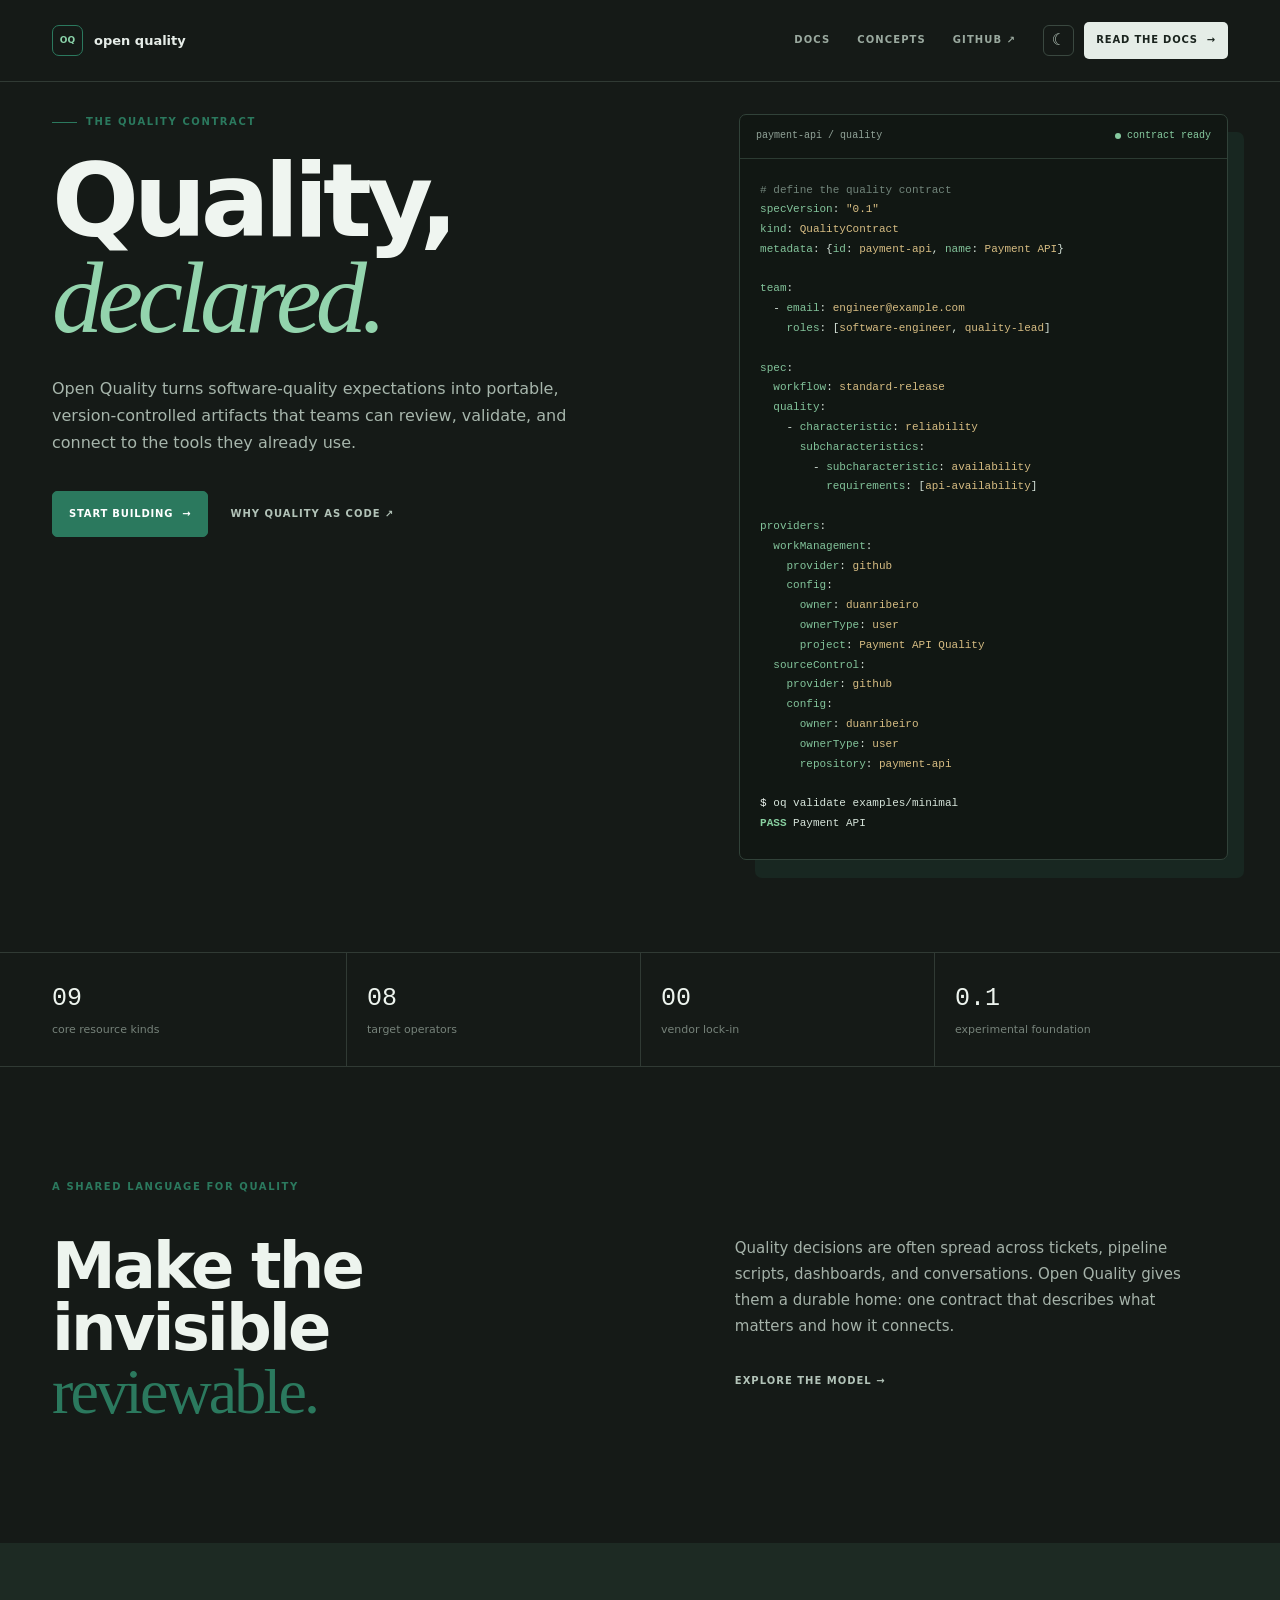
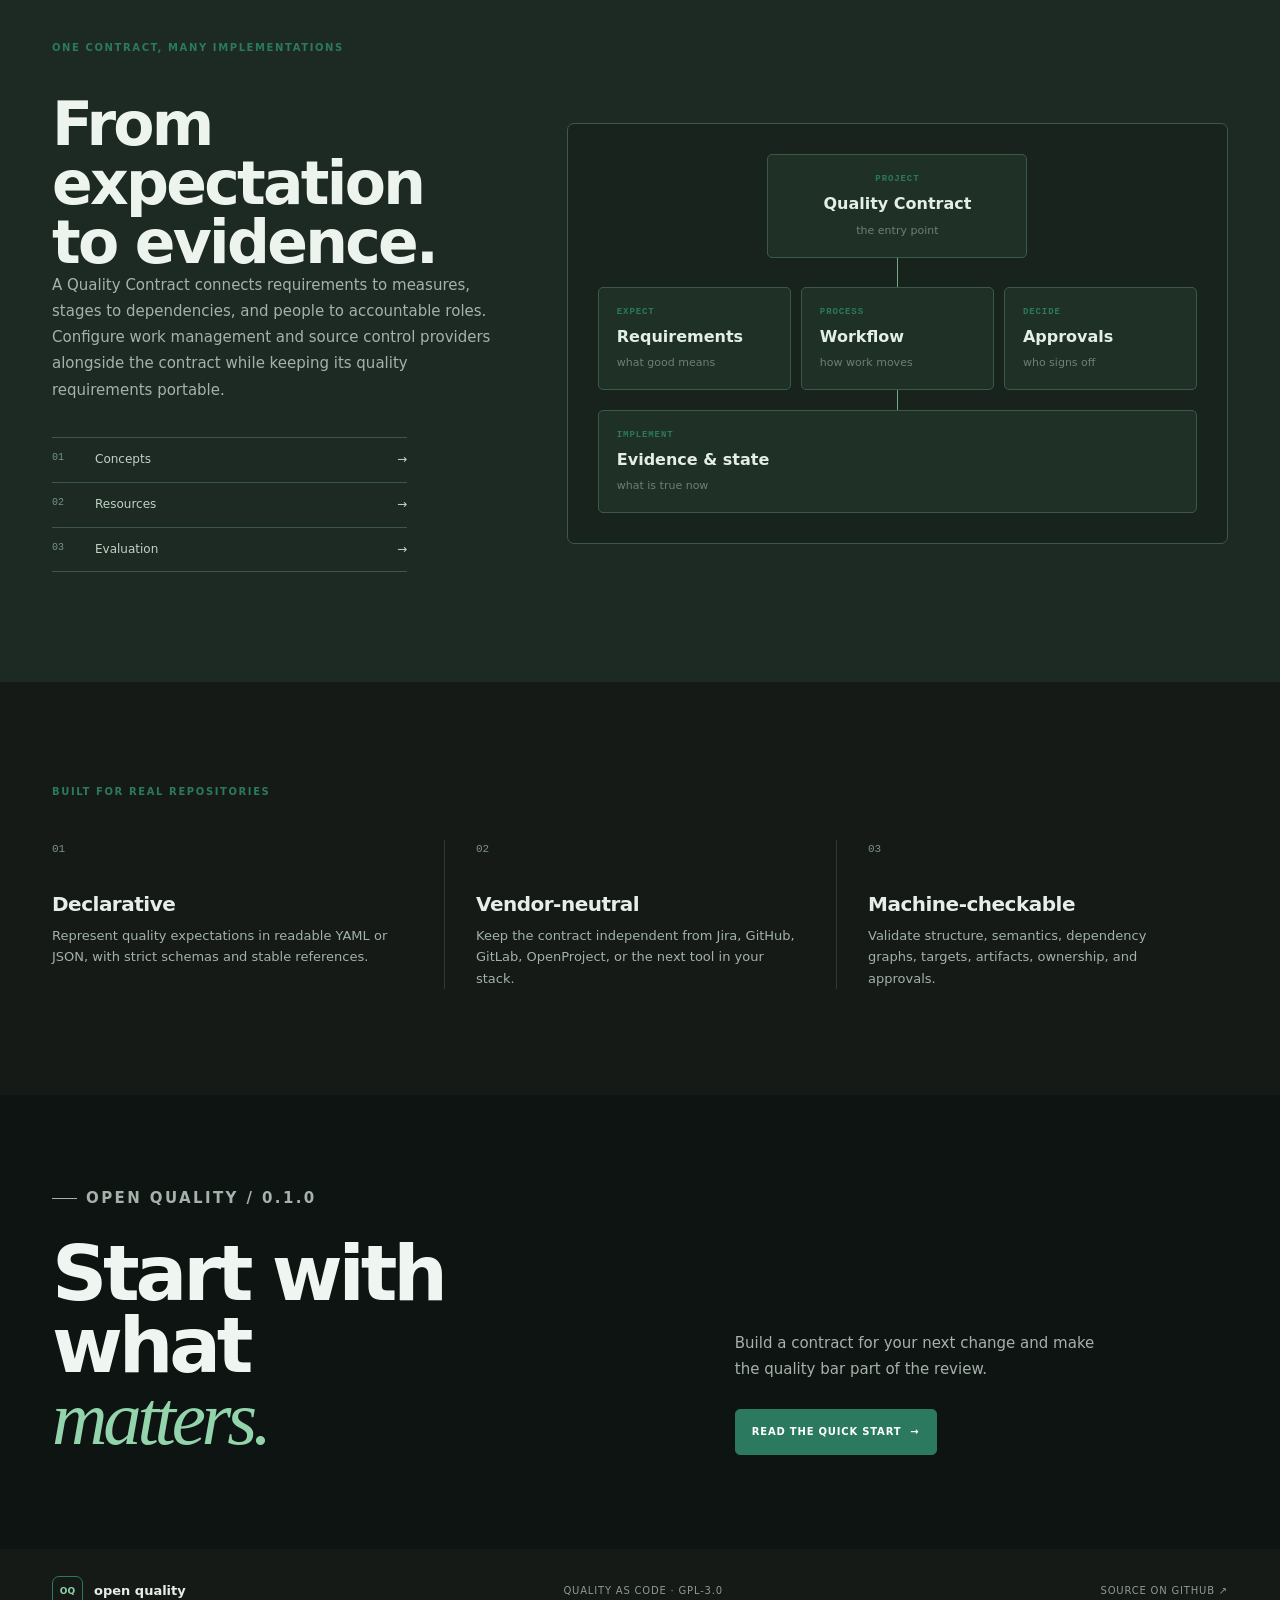
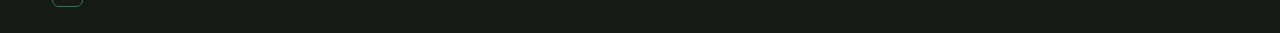
==== commit 6029ede7: "feat: improve webpage" ====
--- a/web/index.html
+++ b/web/index.html
@@ -45,13 +45,14 @@
             <a href="#/resources" data-route="/resources">Resources</a>
             <a href="#/syntax" data-route="/syntax">Syntax</a>
             <a href="#/workflows" data-route="/workflows">Workflows</a>
-            <a href="#/metrics" data-route="/metrics">Quality measures</a>
+            <a href="#/metrics" data-route="/metrics">Quality Characteristics</a>
             <a href="#/evaluation" data-route="/evaluation">Evaluation</a>
           </div>
           <div class="nav-group">
             <p class="nav-label">Reference</p>
             <a href="#/artifacts" data-route="/artifacts">Artifacts</a>
             <a href="#/approvals" data-route="/approvals">Roles & approvals</a>
+            <a href="#/team" data-route="/team">Team & roles</a>
             <a href="#/providers" data-route="/providers">Providers</a>
             <a href="#/versioning" data-route="/versioning">Versioning</a>
           </div>
--- a/web/styles.css
+++ b/web/styles.css
@@ -928,9 +928,9 @@
   display: grid;
   grid-template-columns: minmax(0, 1fr) minmax(370px, 0.8fr);
   gap: 76px;
-  align-items: center;
+  align-items: start;
   min-height: 660px;
-  padding-top: 86px;
+  padding-top: 32px;
   padding-bottom: 92px;
 }
 
@@ -1589,7 +1589,7 @@
   .landing-hero {
     display: block;
     min-height: auto;
-    padding-top: 70px;
+    padding-top: 32px;
     padding-bottom: 68px;
   }
 
@@ -1599,7 +1599,7 @@
 
   .landing-hero-terminal {
     max-width: none;
-    margin-top: 53px;
+    margin-top: 24px;
   }
 
   .landing-stats {
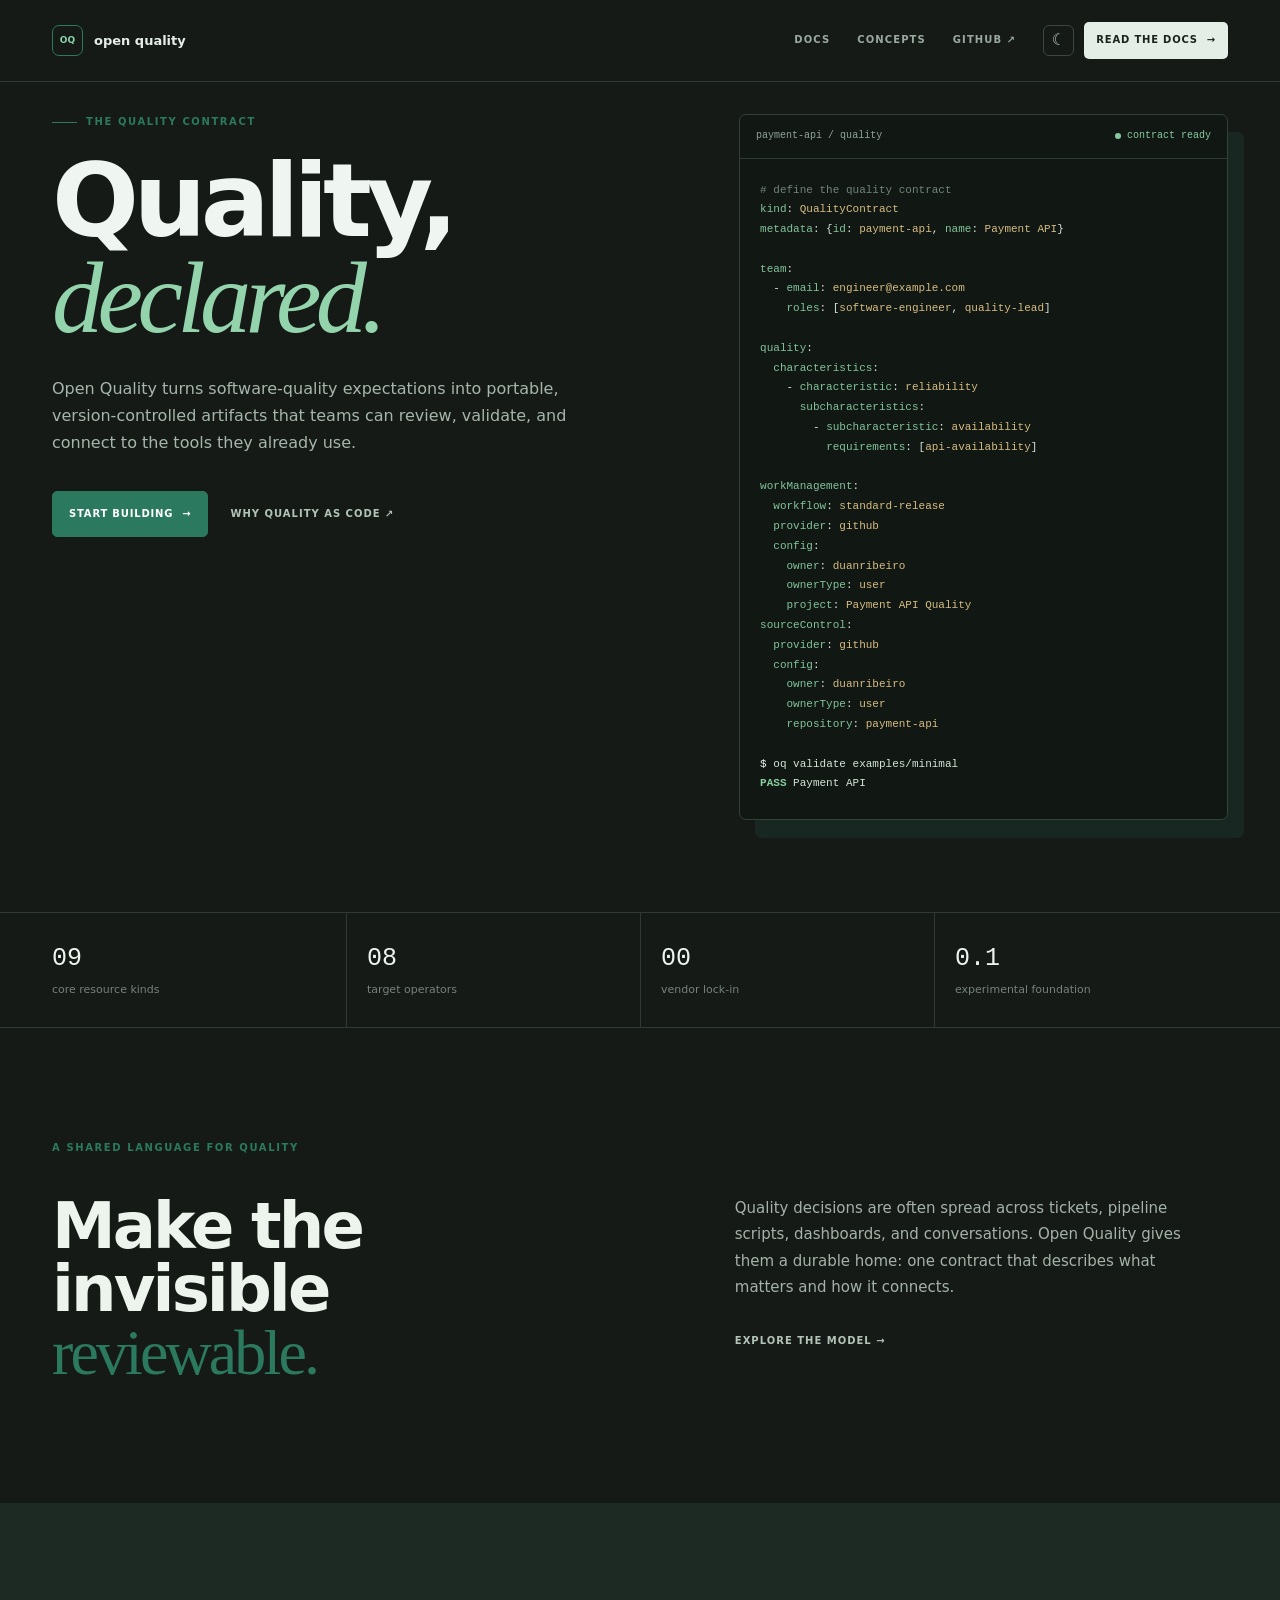
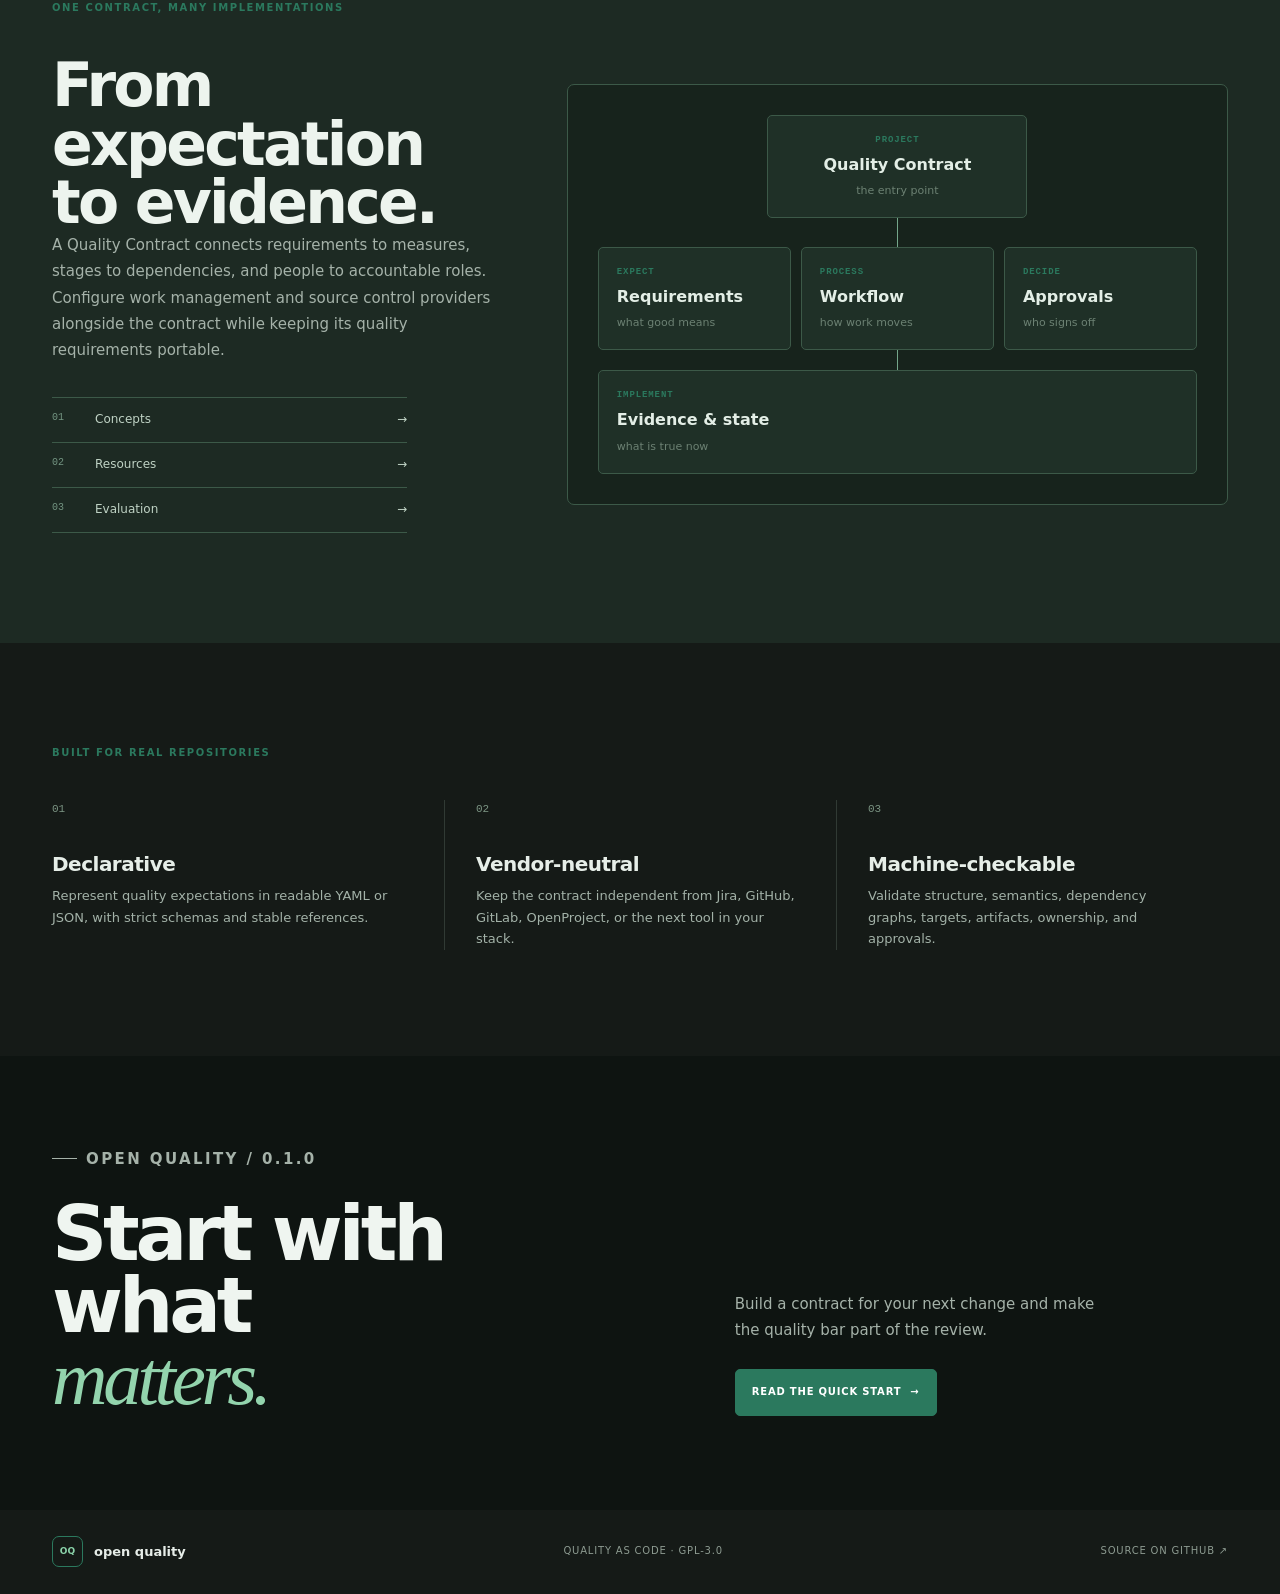
==== commit 62ae9a6e: "refactor: rename artifact resource to documentation" ====
--- a/web/index.html
+++ b/web/index.html
@@ -50,7 +50,7 @@
           </div>
           <div class="nav-group">
             <p class="nav-label">Reference</p>
-            <a href="#/artifacts" data-route="/artifacts">Artifacts</a>
+            <a href="#/artifacts" data-route="/artifacts">Documentation</a>
             <a href="#/approvals" data-route="/approvals">Roles & approvals</a>
             <a href="#/team" data-route="/team">Team & roles</a>
             <a href="#/providers" data-route="/providers">Providers</a>
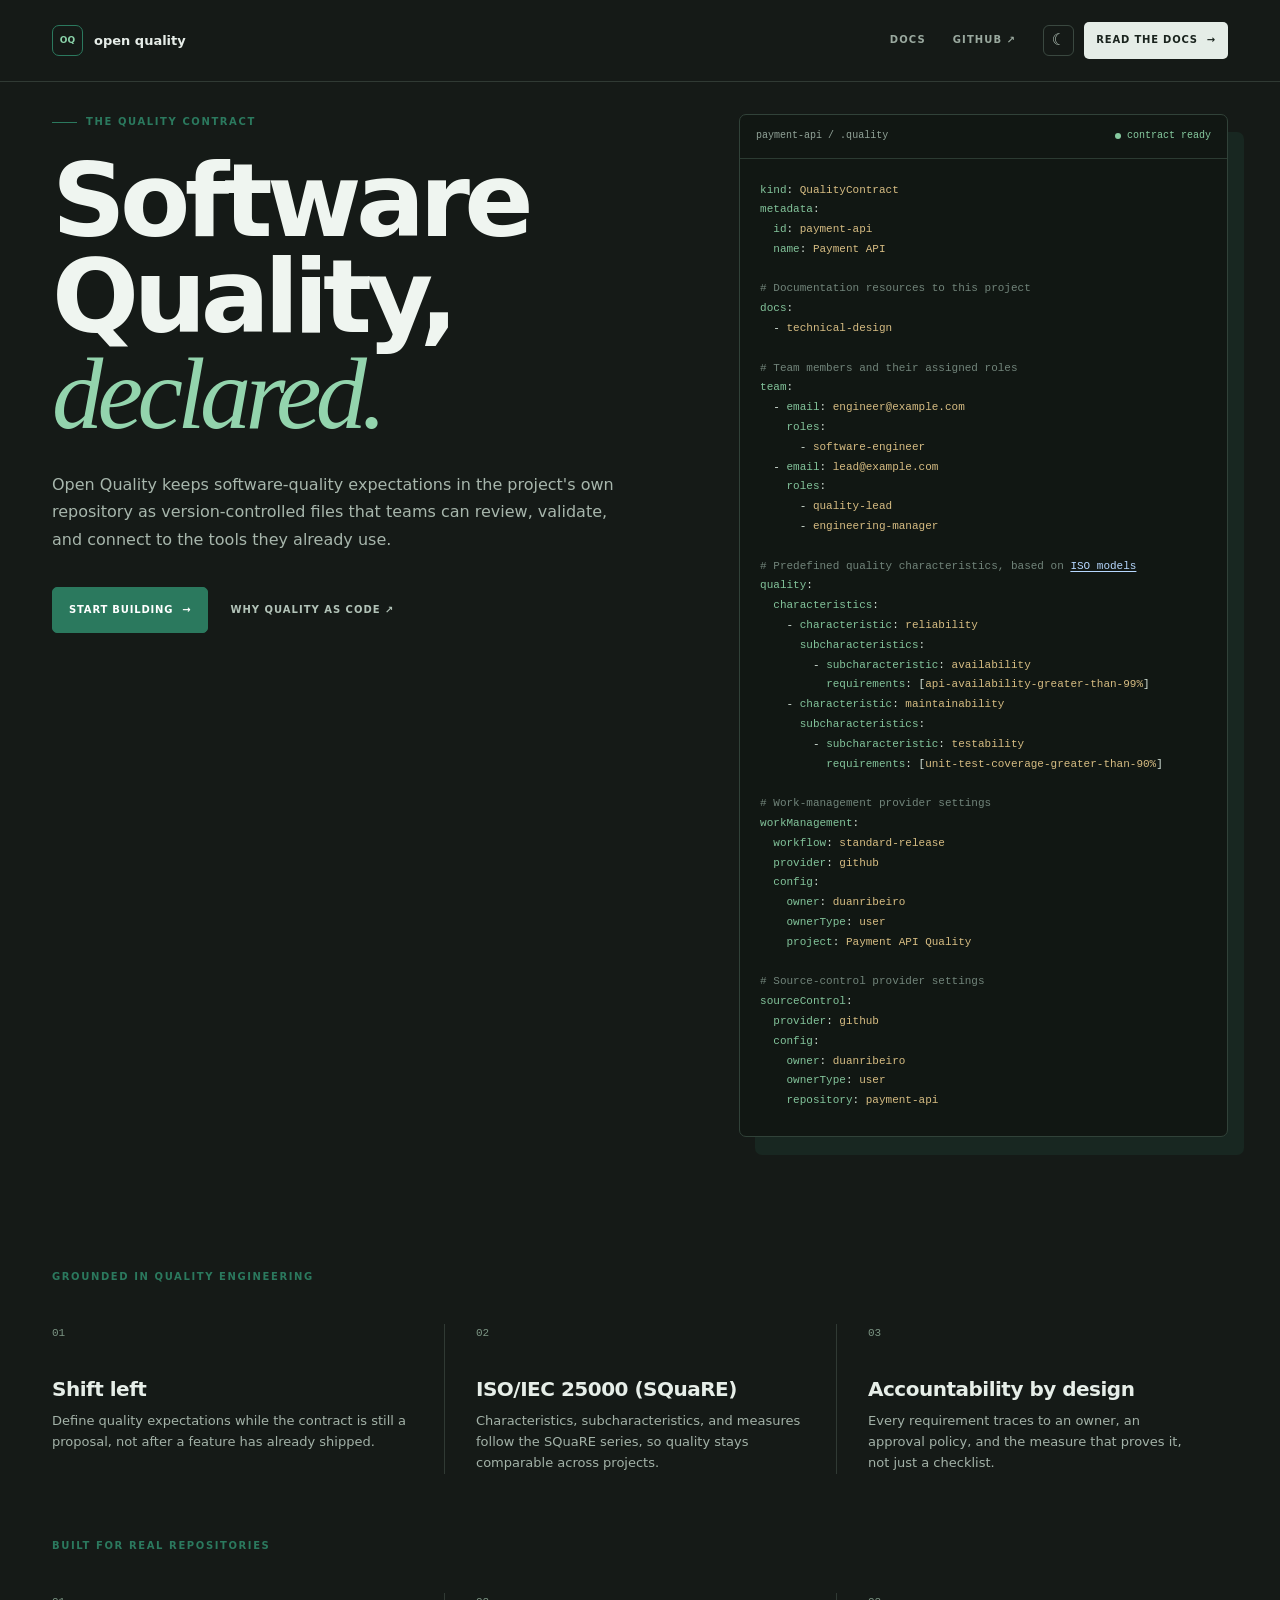
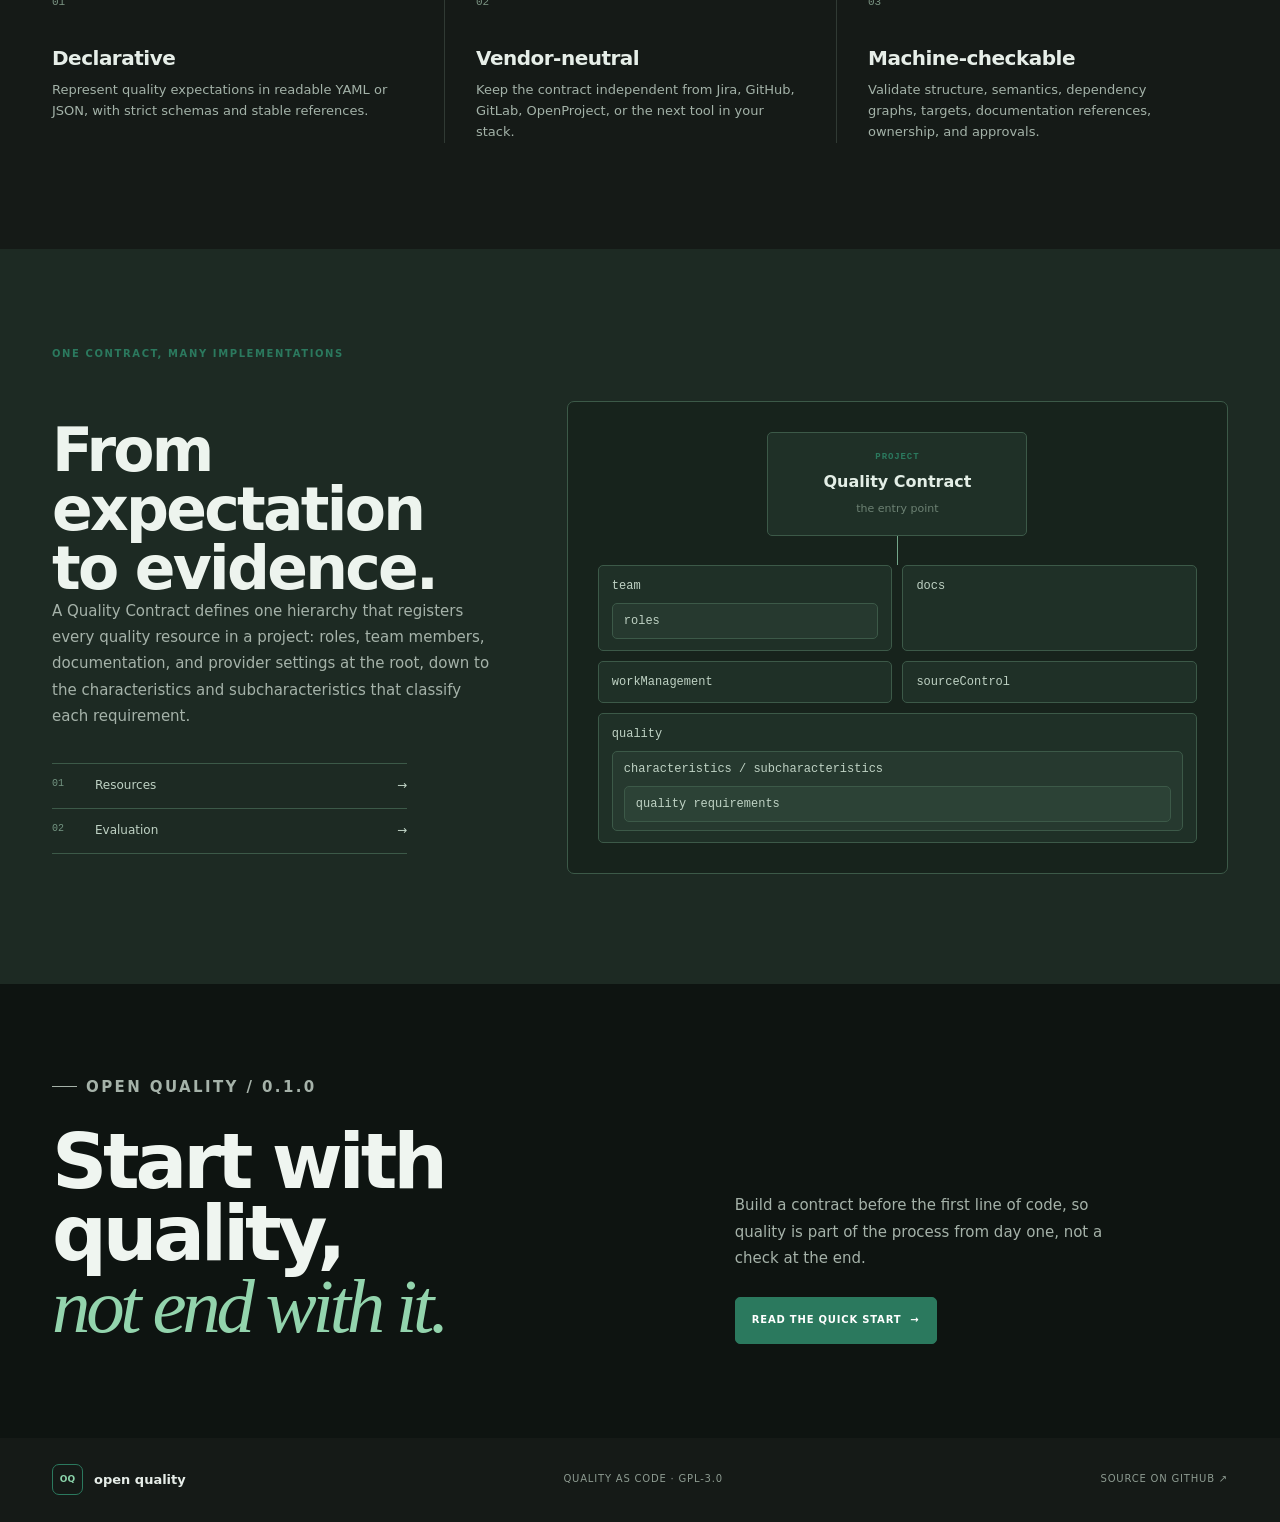
==== commit a08968ef: "feat: improve web page" ====
--- a/web/index.html
+++ b/web/index.html
@@ -24,17 +24,7 @@
           </span>
         </a>
 
-        <div class="version-pill">
-          <span class="status-dot"></span>
-          <span>0.1.0 experimental</span>
-        </div>
-
         <nav class="side-nav" aria-label="Documentation">
-          <div class="nav-group">
-            <p class="nav-label">Overview</p>
-            <a href="#/docs" data-route="/docs">Introduction</a>
-            <a href="#/concepts" data-route="/concepts">Concepts</a>
-          </div>
           <div class="nav-group">
             <p class="nav-label">Get started</p>
             <a href="#/quick-start" data-route="/quick-start">Quick start</a>
@@ -47,12 +37,12 @@
             <a href="#/workflows" data-route="/workflows">Workflows</a>
             <a href="#/metrics" data-route="/metrics">Quality Characteristics</a>
             <a href="#/evaluation" data-route="/evaluation">Evaluation</a>
+            <a href="#/team" data-route="/team">Team & roles</a>
+            <a href="#/approvals" data-route="/approvals">Roles & approvals</a>
+            <a href="#/artifacts" data-route="/artifacts">Documentation</a>
           </div>
           <div class="nav-group">
             <p class="nav-label">Reference</p>
-            <a href="#/artifacts" data-route="/artifacts">Documentation</a>
-            <a href="#/approvals" data-route="/approvals">Roles & approvals</a>
-            <a href="#/team" data-route="/team">Team & roles</a>
             <a href="#/providers" data-route="/providers">Providers</a>
             <a href="#/versioning" data-route="/versioning">Versioning</a>
           </div>
--- a/web/styles.css
+++ b/web/styles.css
@@ -612,6 +612,88 @@
   color: var(--accent-dark);
 }
 
+.learn-box {
+  margin: 28px 0 32px;
+  padding: 20px 22px;
+  border: 1px solid var(--line);
+  border-radius: 8px;
+  background: var(--surface-muted);
+}
+
+.learn-box-title {
+  margin: 0 0 12px;
+  color: var(--text);
+  font-size: 12px;
+  font-weight: 800;
+  letter-spacing: 0.08em;
+  text-transform: uppercase;
+}
+
+.learn-box ul {
+  margin: 0;
+  padding-left: 20px;
+}
+
+.learn-box li {
+  margin: 6px 0;
+  color: var(--text-muted);
+}
+
+.hierarchy-diagram {
+  margin: 24px 0 32px;
+  padding: 16px;
+  border: 1px solid var(--line);
+  border-radius: 8px;
+  background: var(--surface);
+}
+
+.hierarchy-diagram svg {
+  display: block;
+  width: 100%;
+  max-width: 680px;
+  height: auto;
+  margin: 0 auto;
+}
+
+.hierarchy-diagram .h-root {
+  fill: var(--surface);
+  stroke: var(--text);
+  stroke-width: 1;
+}
+
+.hierarchy-diagram .h-box-a {
+  fill: var(--surface-muted);
+  stroke: var(--text-soft);
+  stroke-width: 0.5;
+}
+
+.hierarchy-diagram .h-box-b {
+  fill: var(--accent-soft);
+  stroke: var(--accent);
+  stroke-width: 0.5;
+}
+
+.hierarchy-diagram .h-title {
+  fill: var(--text);
+  font-size: 14px;
+  font-weight: 500;
+}
+
+.hierarchy-diagram .h-sub {
+  fill: var(--text-muted);
+  font-size: 12px;
+}
+
+.hierarchy-diagram .h-line {
+  fill: none;
+  stroke: var(--text-soft);
+  stroke-width: 1;
+}
+
+.hierarchy-diagram .h-dash {
+  stroke-dasharray: 4 4;
+}
+
 .resource-table {
   width: 100%;
   margin: 24px 0;
@@ -793,7 +875,6 @@
 
 .landing-nav,
 .landing-hero,
-.landing-stats,
 .landing-intro,
 .landing-contract,
 .landing-features,
@@ -1074,6 +1155,17 @@
   color: #71847a;
 }
 
+.landing-hero-terminal .terminal-comment a {
+  color: #b7d8ff;
+  text-decoration: underline;
+  text-underline-offset: 2px;
+}
+
+.landing-hero-terminal .terminal-comment a:hover,
+.landing-hero-terminal .terminal-comment a:focus-visible {
+  color: #ffffff;
+}
+
 .terminal-key {
   color: #83c49b;
 }
@@ -1089,49 +1181,6 @@
 .terminal-success {
   color: #88d0a0;
   font-weight: 800;
-}
-
-.landing-stats {
-  display: grid;
-  grid-template-columns: repeat(4, 1fr);
-  border-top: 1px solid #d3dbd4;
-  border-bottom: 1px solid #d3dbd4;
-}
-
-[data-theme="dark"] .landing-stats {
-  border-color: #303a34;
-}
-
-.landing-stats div {
-  display: grid;
-  gap: 2px;
-  padding: 25px 20px 27px 0;
-}
-
-.landing-stats div + div {
-  padding-left: 20px;
-  border-left: 1px solid #d3dbd4;
-}
-
-[data-theme="dark"] .landing-stats div + div {
-  border-color: #303a34;
-}
-
-.landing-stats strong {
-  color: #1c2821;
-  font-family: "SFMono-Regular", Consolas, monospace;
-  font-size: 25px;
-  font-weight: 500;
-  letter-spacing: 0;
-}
-
-[data-theme="dark"] .landing-stats strong {
-  color: #edf4ee;
-}
-
-.landing-stats span {
-  color: #76827a;
-  font-size: 11px;
 }
 
 .landing-intro {
@@ -1308,19 +1357,60 @@
   background: #74a68a;
 }
 
-.flow-connector-short {
-  height: 20px;
-}
-
-.flow-row {
+.contract-tree {
+  margin: 0;
+  padding: 0;
+  list-style: none;
   display: grid;
-  grid-template-columns: repeat(3, 1fr);
+  grid-template-columns: repeat(2, minmax(0, 1fr));
   gap: 10px;
 }
 
+.tree-item {
+  padding: 11px 13px;
+  border: 1px solid rgba(42, 86, 67, 0.28);
+  border-radius: 5px;
+  background: rgba(255, 255, 255, 0.56);
+  color: #315343;
+  font-family: "SFMono-Regular", Consolas, monospace;
+  font-size: 12px;
+  line-height: 1.5;
+}
+
+[data-theme="dark"] .tree-item {
+  border-color: #3c5948;
+  background: #1f3027;
+  color: #bfd2c4;
+}
+
+.tree-item:last-child {
+  grid-column: 1 / -1;
+}
+
+.tree-child {
+  margin-top: 8px;
+  padding: 8px 11px;
+  border: 1px solid rgba(42, 86, 67, 0.28);
+  border-radius: 5px;
+  background: rgba(116, 166, 138, 0.1);
+}
+
+[data-theme="dark"] .tree-child {
+  border-color: #3c5948;
+  background: rgba(116, 166, 138, 0.08);
+}
+
+.tree-child .tree-child {
+  margin-top: 8px;
+}
+
 .landing-features {
-  padding-top: 102px;
+  padding-top: 40px;
   padding-bottom: 106px;
+}
+
+.landing-feature-group + .landing-feature-group {
+  margin-top: 64px;
 }
 
 .landing-feature-grid {
@@ -1537,7 +1627,6 @@
 
   .landing-nav,
   .landing-hero,
-  .landing-stats,
   .landing-intro,
   .landing-contract,
   .landing-features,
@@ -1602,37 +1691,15 @@
     margin-top: 24px;
   }
 
-  .landing-stats {
-    grid-template-columns: repeat(2, 1fr);
-  }
-
-  .landing-stats div {
-    padding: 19px 10px 20px 0;
-  }
-
-  .landing-stats div + div {
-    padding-left: 14px;
-  }
-
-  .landing-stats div:nth-child(3) {
-    padding-left: 0;
-    border-top: 1px solid #d3dbd4;
-  }
-
-  .landing-stats div:nth-child(4) {
-    border-top: 1px solid #d3dbd4;
-  }
-
-  [data-theme="dark"] .landing-stats div:nth-child(3),
-  [data-theme="dark"] .landing-stats div:nth-child(4) {
-    border-color: #303a34;
-  }
-
   .landing-intro,
   .landing-contract,
-  .landing-features,
   .landing-cta {
     padding-top: 72px;
+    padding-bottom: 74px;
+  }
+
+  .landing-features {
+    padding-top: 32px;
     padding-bottom: 74px;
   }
 
@@ -1652,7 +1719,7 @@
     padding: 16px;
   }
 
-  .flow-row {
+  .contract-tree {
     grid-template-columns: 1fr;
   }
 
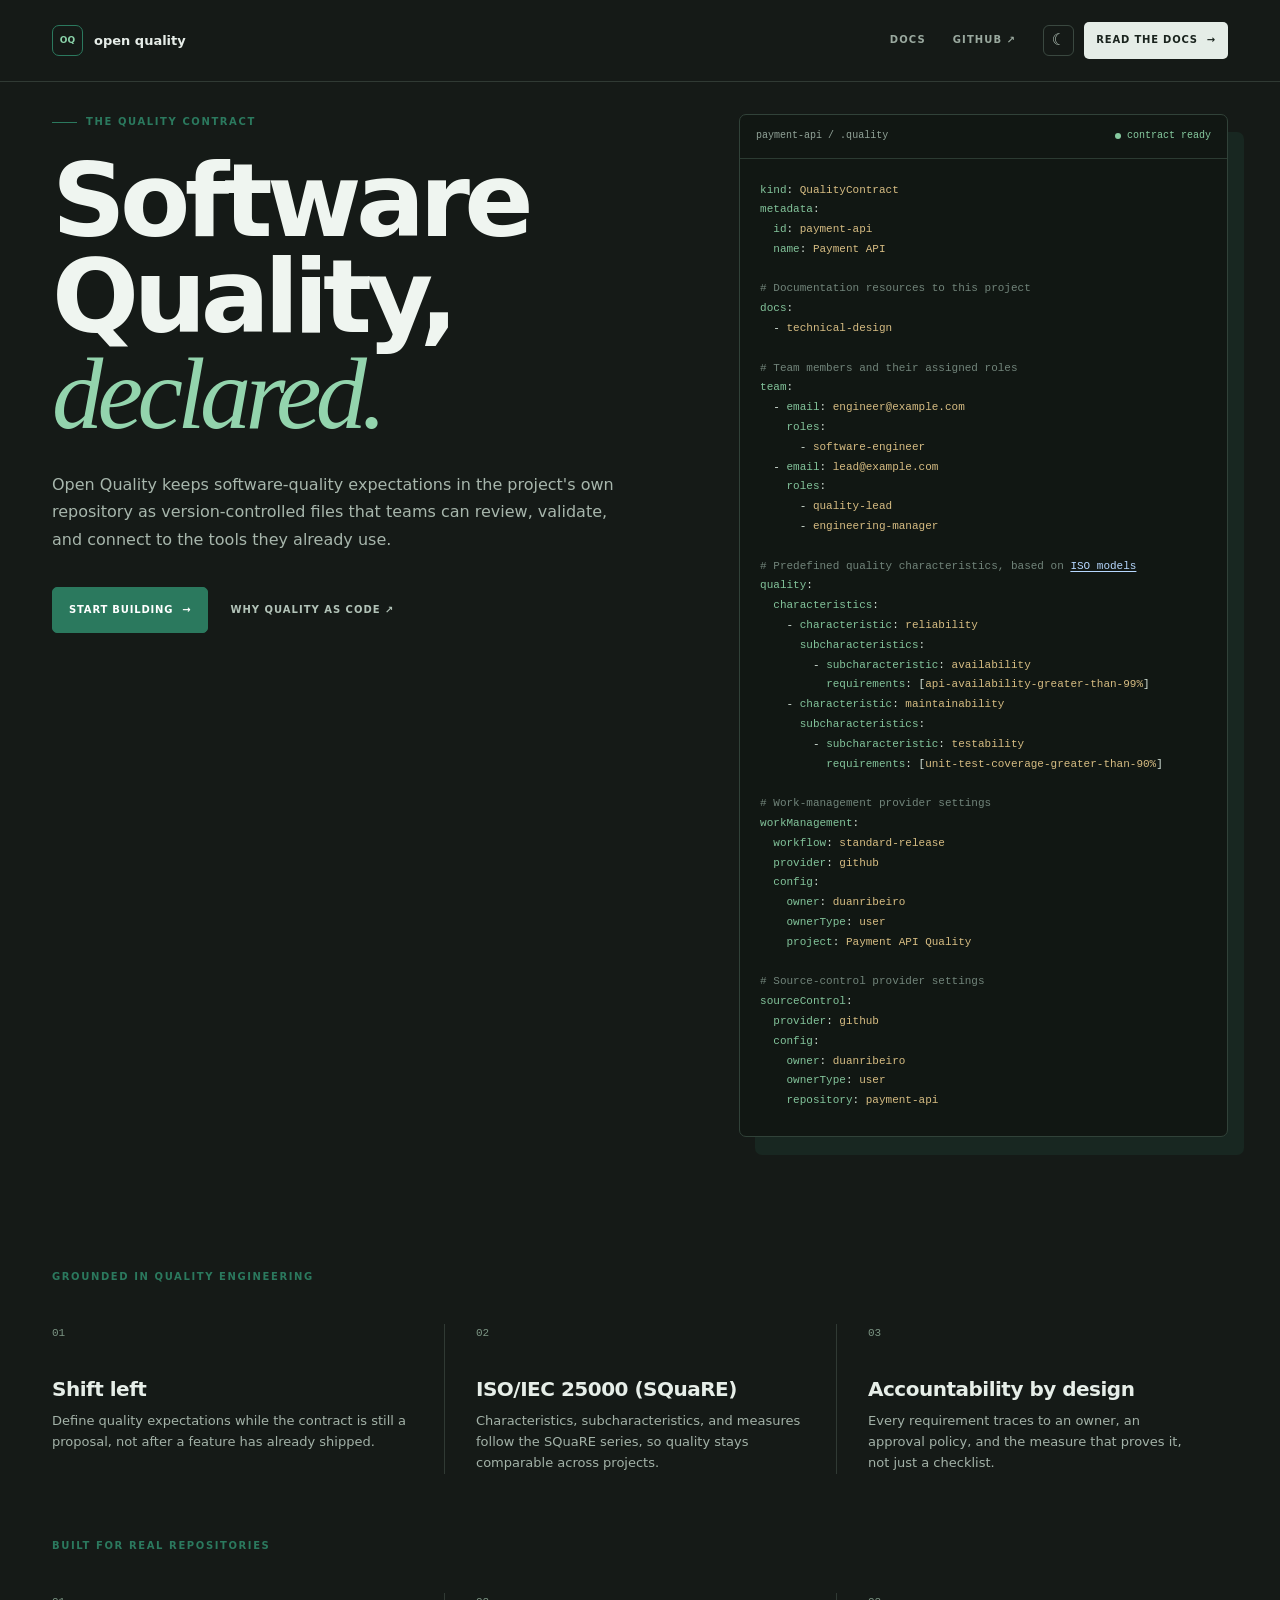
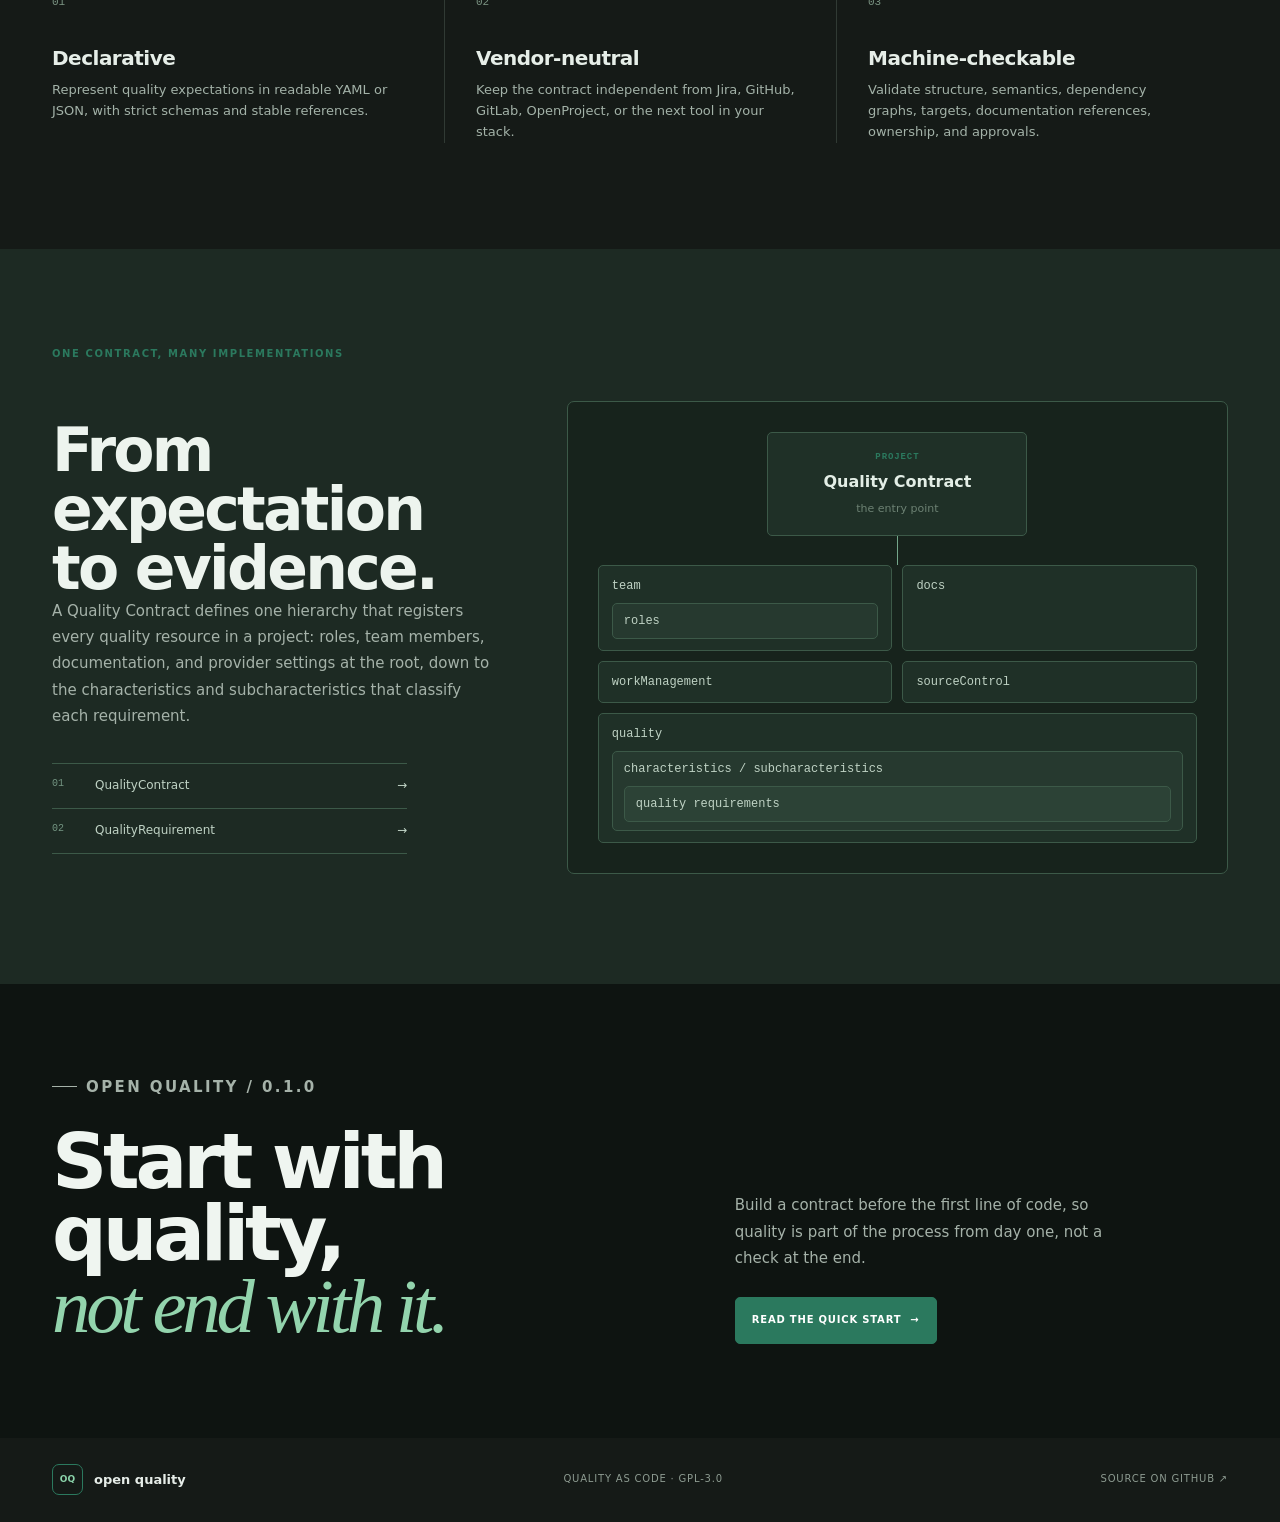
==== commit 4097ed5b: "docs: organize model docs by contract kind" ====
--- a/web/index.html
+++ b/web/index.html
@@ -28,23 +28,23 @@
           <div class="nav-group">
             <p class="nav-label">Get started</p>
             <a href="#/quick-start" data-route="/quick-start">Quick start</a>
-            <a href="#/cli" data-route="/cli">CLI reference</a>
           </div>
           <div class="nav-group">
             <p class="nav-label">Model</p>
-            <a href="#/resources" data-route="/resources">Resources</a>
-            <a href="#/syntax" data-route="/syntax">Syntax</a>
-            <a href="#/workflows" data-route="/workflows">Workflows</a>
-            <a href="#/metrics" data-route="/metrics">Quality Characteristics</a>
-            <a href="#/evaluation" data-route="/evaluation">Evaluation</a>
-            <a href="#/team" data-route="/team">Team & roles</a>
-            <a href="#/approvals" data-route="/approvals">Roles & approvals</a>
-            <a href="#/artifacts" data-route="/artifacts">Documentation</a>
+            <a href="#/kind/QualityContract" data-route="/kind/QualityContract">QualityContract</a>
+            <a href="#/kind/Workflow" data-route="/kind/Workflow">Workflow</a>
+            <a href="#/kind/QualityRequirement" data-route="/kind/QualityRequirement">QualityRequirement</a>
+            <a href="#/kind/Stage" data-route="/kind/Stage">Stage</a>
+            <a href="#/kind/QualityMeasure" data-route="/kind/QualityMeasure">QualityMeasure</a>
+            <a href="#/kind/QualityMeasureElement" data-route="/kind/QualityMeasureElement">QualityMeasureElement</a>
+            <a href="#/kind/Documentation" data-route="/kind/Documentation">Documentation</a>
+            <a href="#/kind/Role" data-route="/kind/Role">Role</a>
+            <a href="#/kind/ApprovalPolicy" data-route="/kind/ApprovalPolicy">ApprovalPolicy</a>
           </div>
           <div class="nav-group">
             <p class="nav-label">Reference</p>
+            <a href="#/cli" data-route="/cli">CLI reference</a>
             <a href="#/providers" data-route="/providers">Providers</a>
-            <a href="#/versioning" data-route="/versioning">Versioning</a>
           </div>
         </nav>
 
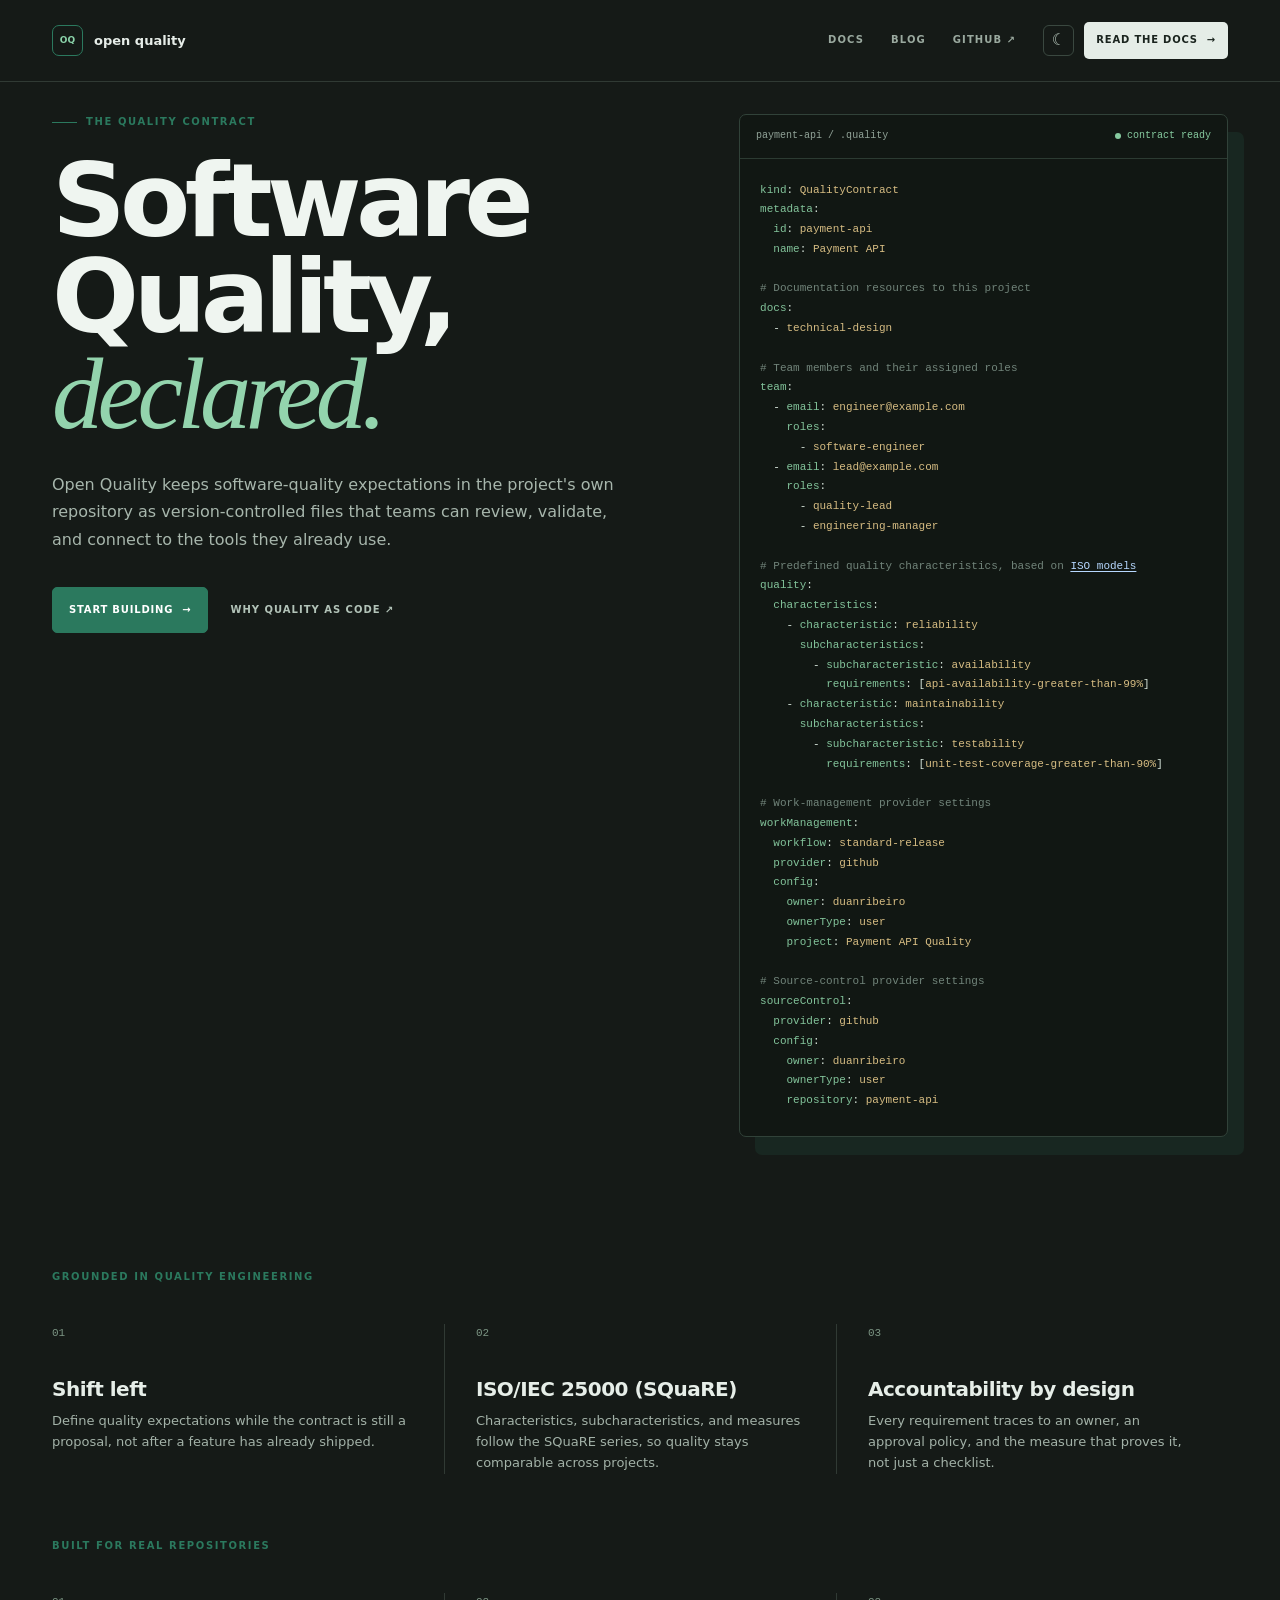
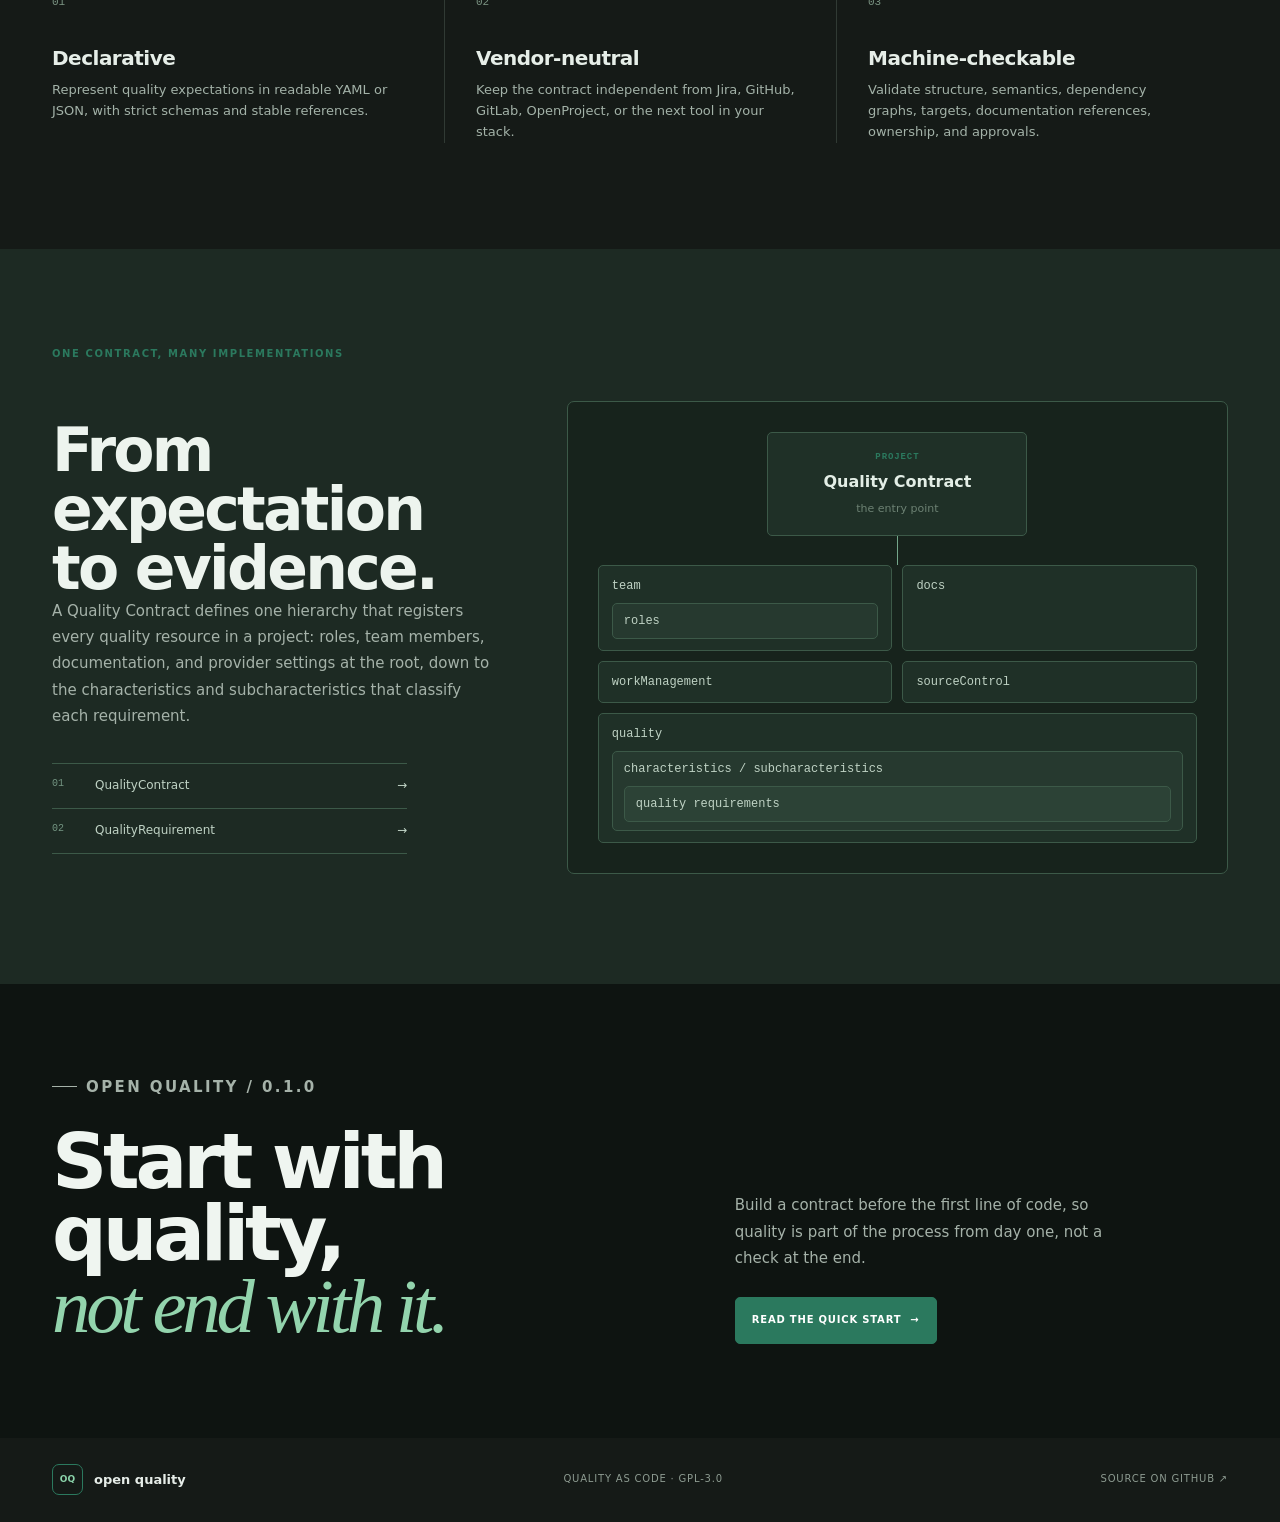
==== commit 9205e3f8: "feat: add SEO-friendly Open Quality blog" ====
--- a/web/index.html
+++ b/web/index.html
@@ -7,6 +7,12 @@
       name="description"
       content="Open Quality is a vendor-neutral specification for Quality as Code."
     />
+    <meta property="og:type" content="website" />
+    <meta property="og:site_name" content="Open Quality" />
+    <meta property="og:title" content="Open Quality — Quality as Code" />
+    <meta property="og:description" content="A vendor-neutral quality contract format and CLI for software teams." />
+    <meta property="og:url" content="https://duanribeiro.github.io/open-quality/" />
+    <meta name="twitter:card" content="summary" />
     <meta name="theme-color" content="#f7f8f5" />
     <link rel="icon" href="data:," />
     <link rel="canonical" href="https://duanribeiro.github.io/open-quality/" />
